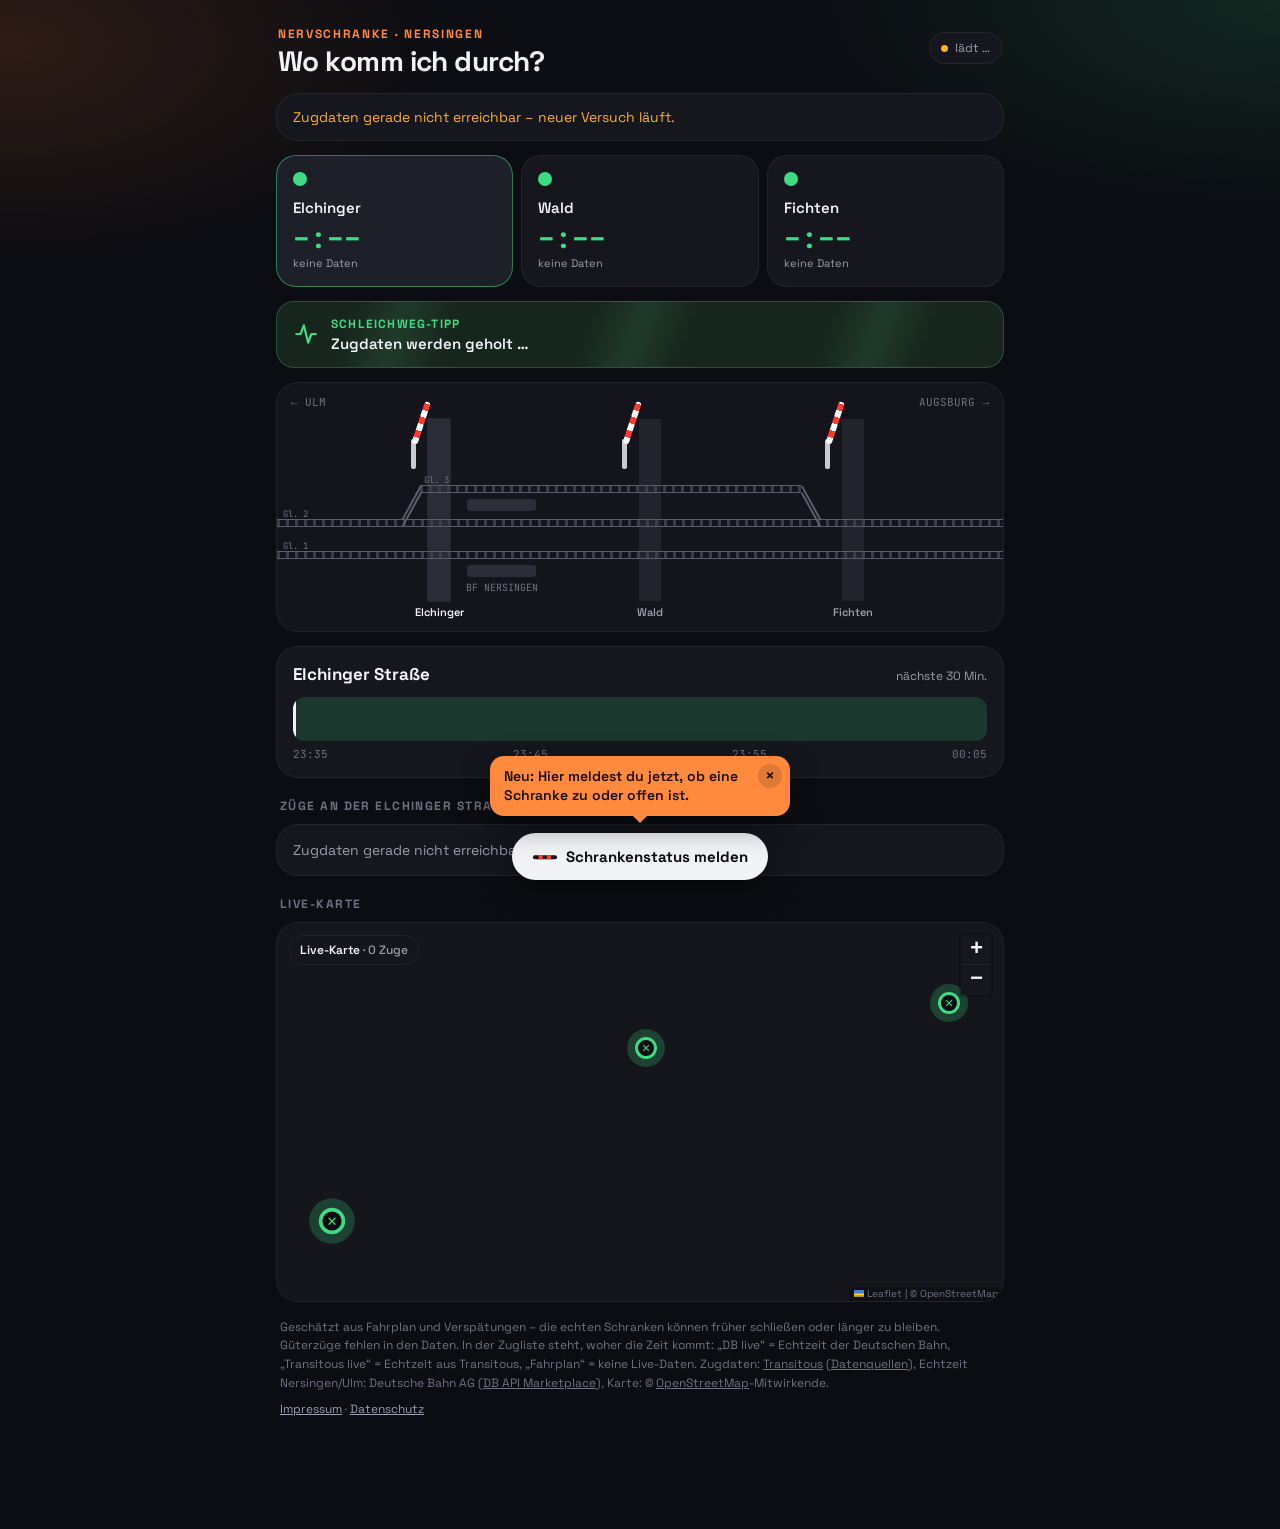
==== index.html @ ddc459b2 "Zeitleiste: Züge mit Namen im roten Block (mehrere untereinander, gekürzt wenn schmal), Lücken zeige" ====
<!doctype html>
<html lang="de">
<head>
<meta charset="utf-8">
<meta name="viewport" content="width=device-width, initial-scale=1, viewport-fit=cover">
<title>Nervschranke Nersingen</title>
<meta name="description" content="Sind die Bahnschranken in Nersingen gerade zu? Elchinger Straße, Waldstraße und Fichtenstraße – live geschätzt aus Fahrplan und Verspätungen.">
<meta name="theme-color" content="#0C0D12">
<meta name="apple-mobile-web-app-capable" content="yes">
<meta name="apple-mobile-web-app-status-bar-style" content="black-translucent">
<meta name="apple-mobile-web-app-title" content="Nervschranke">
<meta property="og:title" content="Nervschranke – wo komm ich durch?">
<meta property="og:description" content="Live-Schätzung für die drei Bahnübergänge in Nersingen.">
<link rel="icon" href="/static/favicon.svg" type="image/svg+xml">
<link rel="icon" href="/static/favicon-32.png" sizes="32x32" type="image/png">
<link rel="apple-touch-icon" href="/static/apple-touch-icon.png">
<link rel="manifest" href="/static/manifest.webmanifest">
<meta property="og:type" content="website">
<meta property="og:url" content="https://nervschranke.de/">
<meta property="og:site_name" content="Nervschranke">
<meta property="og:locale" content="de_DE">
<meta property="og:image" content="https://nervschranke.de/static/og.png">
<meta property="og:image:width" content="1200">
<meta property="og:image:height" content="630">
<meta property="og:image:alt" content="Ist die Schranke gerade zu? Live für Elchinger Straße, Waldstraße und Fichtenstraße in Nersingen">
<meta name="twitter:card" content="summary_large_image">
<link rel="stylesheet" href="/static/leaflet.css">
<link rel="stylesheet" href="/static/fonts.css">
<style>
:root{
  --bg:#0C0D12; --card:#16171E; --card2:#1E2029; --stroke:rgba(255,255,255,.06);
  --text:#F2F3F7; --muted:#9A9DAB; --dim:#6E7180;
  --green:#3DDC84; --red:#FF3B30; --redtxt:#FF6B5E; --orange:#FF8A3D; --amber:#FFB020;
  --db:#EC0016; --r:22px;
  --mono:'JetBrains Mono',ui-monospace,monospace;
}
*{box-sizing:border-box;margin:0;padding:0}
html,body{background:var(--bg);color:var(--text)}
body{font-family:'Space Grotesk',system-ui,sans-serif;-webkit-font-smoothing:antialiased;min-height:100vh;
  padding:env(safe-area-inset-top) 0 env(safe-area-inset-bottom);overflow-x:hidden}
button{font:inherit;color:inherit;border:0;background:none;cursor:pointer}
.glow{position:fixed;inset:0;pointer-events:none;z-index:0;
  background:radial-gradient(55% 35% at 100% 0%,rgba(61,220,132,.13),transparent 70%),
             radial-gradient(50% 35% at 0% 5%,rgba(255,120,50,.14),transparent 70%)}
main{position:relative;z-index:1;max-width:760px;margin:0 auto;padding:22px 16px 110px;display:flex;flex-direction:column;gap:14px}

/* Melden */
.tile .rep{margin-top:7px;font-size:10px;font-weight:700;color:var(--amber)}
.fab{position:fixed;z-index:900;left:50%;bottom:calc(20px + env(safe-area-inset-bottom));transform:translateX(-50%);display:flex;align-items:center;gap:8px;
  padding:14px 20px;border-radius:999px;background:#F2F3F7;color:#0C0D12;font-weight:700;font-size:15px;white-space:nowrap;box-shadow:0 10px 30px rgba(0,0,0,.5)}
.fab:active{transform:translateX(-50%) scale(.97)}
/* damit man den Knopf sieht: pulsierender Ring – orange und schneller, solange eine Schranke zu ist
   (dann stehen Leute davor und können melden) */
.fab::after{content:"";position:absolute;inset:0;border-radius:inherit;pointer-events:none;animation:fabring 3s ease-out infinite}
.fab.hot::after{animation-duration:1.6s;--ring:255,138,61}
@keyframes fabring{0%{box-shadow:0 0 0 0 rgba(var(--ring,242,243,247),.55)}70%,100%{box-shadow:0 0 0 14px rgba(var(--ring,242,243,247),0)}}
@media (prefers-reduced-motion:reduce){.fab::after{animation:none}}
/* Hinweis über dem Knopf („hier meldest du jetzt“) – nur bei den ersten Besuchen, weg nach Tipp oder ✕ */
.hint{position:fixed;z-index:901;left:50%;transform:translateX(-50%);bottom:calc(84px + env(safe-area-inset-bottom));width:max-content;max-width:min(300px,calc(100% - 32px));
  display:flex;align-items:flex-start;gap:8px;padding:11px 10px 11px 14px;border-radius:14px;background:var(--orange);color:#1A0E05;
  font-size:14px;font-weight:600;line-height:1.35;box-shadow:0 10px 30px rgba(0,0,0,.45);animation:hintin .45s cubic-bezier(.3,1.5,.5,1) both,hintbob 2.4s ease-in-out .6s infinite}
.hint::after{content:"";position:absolute;left:50%;bottom:-7px;margin-left:-8px;border:8px solid transparent;border-bottom:0;border-top-color:var(--orange)}
.hint button{flex:none;width:24px;height:24px;margin:-3px -2px 0 0;border-radius:50%;font-size:16px;line-height:1;color:#1A0E05;background:rgba(0,0,0,.12)}
.hint.out{animation:hintout .25s ease-in forwards}
@keyframes hintin{from{opacity:0;transform:translate(-50%,14px) scale(.9)}to{opacity:1;transform:translate(-50%,0)}}
@keyframes hintbob{0%,100%{transform:translate(-50%,0)}50%{transform:translate(-50%,-5px)}}
@keyframes hintout{to{opacity:0;transform:translate(-50%,10px)}}
@media (prefers-reduced-motion:reduce){.hint,.hint.out{animation:none;transform:translateX(-50%)}}
[hidden]{display:none!important}
.offer{margin-top:12px;padding:14px;border-radius:16px;background:#132519;border:1px solid rgba(61,220,132,.35);text-align:left}
.offer .ot{font-size:16px;font-weight:700}
.offer .os{font-size:13px;color:var(--muted);margin-top:4px;line-height:1.4}
.warnline{font-size:12px;color:var(--amber);margin-top:8px}
.offer .ob{display:grid;grid-template-columns:repeat(2,minmax(0,1fr));gap:8px;margin-top:12px}
.offer .ob button{padding:12px;border-radius:12px;font-weight:700;font-size:14px}
.offer .no{background:rgba(255,255,255,.08);color:var(--muted)}
.offer .yes{background:var(--green);color:var(--bg)}
.mm{position:fixed;inset:0;z-index:1100;background:var(--bg)}
.mmin{max-width:520px;margin:0 auto;height:100%;box-sizing:border-box;padding:calc(36px + env(safe-area-inset-top)) 18px calc(24px + env(safe-area-inset-bottom));display:flex;flex-direction:column;gap:12px}
.mmend{align-items:center;justify-content:center;text-align:center}
.mm .ok{width:84px;height:84px;border-radius:50%;background:rgba(61,220,132,.16);display:grid;place-items:center}
.mm .done{width:100%;max-width:320px;margin-top:20px;padding:15px;border-radius:16px;background:var(--text);color:var(--bg);font-weight:700;font-size:15px}
.mm .cancel{padding:12px;border-radius:14px;color:var(--dim);font-size:14px}
.mm .ss{font-size:15px;color:var(--muted);line-height:1.45}
.mmk{font-size:12px;font-weight:700;letter-spacing:.14em;color:var(--orange)}
.mmt{font-size:24px;font-weight:700}
.mmsteps{display:flex;gap:6px}
.mmsteps span{flex:1;text-align:center;padding:8px 4px;border-radius:10px;font-size:12px;font-weight:600;border:1px solid var(--stroke);color:var(--dim)}
.mmsteps span.on{background:var(--card2);color:var(--text)}
.mmsince{text-align:center;font-family:var(--mono);color:var(--muted)}
.mmbig{height:190px;border-radius:28px;display:flex;flex-direction:column;align-items:center;justify-content:center;gap:8px}
.mmbig span{font-size:13px;font-weight:700;letter-spacing:.12em;opacity:.8}
.mmbig b{font-size:36px;letter-spacing:-.02em}
.mmbig.zug{background:#1B2440;border:2px solid rgba(122,162,255,.6)}
.mmbig.auf{background:#132519;border:2px solid rgba(61,220,132,.55)}
.mmbig:active{transform:scale(.98)}
.mmbig.small{height:104px}.mmbig.small b{font-size:26px}
/* Zugart beim Mitmessen: Güterzüge stehen in keinem Fahrplan – so wissen wir, warum die Schranke „ohne Zug“ zu war */
.mm2{display:grid;grid-template-columns:repeat(2,minmax(0,1fr));gap:10px}
.mm2 .mmbig{height:170px}.mm2 .mmbig b{font-size:24px}
.mmbig.gueter{background:#2A2014;border:2px solid rgba(255,176,32,.55)}
.mmcount{text-align:center;font-size:13px;font-weight:700;letter-spacing:.1em;color:var(--muted)}
.mmbig.hit{animation:hit .45s ease-out}
.mmbig.gueter.hit{animation:hitg .45s ease-out}
@keyframes hitg{0%{box-shadow:0 0 0 0 rgba(255,176,32,.7)}100%{box-shadow:0 0 0 22px rgba(255,176,32,0)}}
@keyframes hit{0%{box-shadow:0 0 0 0 rgba(122,162,255,.7)}100%{box-shadow:0 0 0 22px rgba(122,162,255,0)}}
/* Danke-Animation: Konfetti in Schranken-Farben aus dem Haken, Haken springt rein */
.ok{position:relative}
.ok.pop{animation:okpop .5s cubic-bezier(.3,1.6,.5,1)}
@keyframes okpop{0%{transform:scale(.3);opacity:0}100%{transform:scale(1);opacity:1}}
.party{position:absolute;left:50%;top:50%;width:0;height:0;pointer-events:none}
.party i{position:absolute;left:-4px;top:-6px;width:8px;height:12px;border-radius:2px;opacity:0;animation:burst 1.2s cubic-bezier(.2,.7,.4,1) forwards}
@keyframes burst{0%{opacity:1;transform:translate(0,0) rotate(0)}80%{opacity:1}100%{opacity:0;transform:translate(var(--dx),var(--dy)) rotate(var(--r))}}
@media (prefers-reduced-motion:reduce){.ok.pop,.mmbig.hit{animation:none}.party{display:none}}
.mm .msg{min-height:18px;font-size:13px;color:var(--amber);text-align:center}
.sheet-bg{position:fixed;inset:0;z-index:1000;background:rgba(0,0,0,.55)}
.sheet{position:fixed;z-index:1001;left:0;right:0;bottom:0;margin:0 auto;max-width:520px;background:var(--card);border-radius:28px 28px 0 0;
  border-top:1px solid rgba(255,255,255,.08);padding:12px 18px calc(26px + env(safe-area-inset-bottom));animation:up .3s ease-out}
@keyframes up{from{transform:translateY(40px);opacity:0}to{transform:none;opacity:1}}
.sheet .grip{width:40px;height:5px;border-radius:3px;background:#3A3D49;margin:0 auto 16px}
.sheet .st{font-size:21px;font-weight:700}
.sheet .ss{font-size:13px;color:var(--muted);margin-top:4px;line-height:1.45}
.sheet .sk{font-size:12px;font-weight:700;letter-spacing:.1em;color:var(--dim);margin-top:18px}
/* je Übergang eine Zeile: Name + was die Seite gerade sagt, daneben ZU / OFFEN – ein Tipp genügt */
.rrow{display:flex;align-items:center;gap:8px;padding:11px 0;border-top:1px solid var(--stroke)}
.rrow:first-child{border-top:0}
.rrow .rn{flex:1;min-width:0}
.rrow .rn b{display:block;font-size:17px}
.rrow .rn span{font-size:12px;color:var(--muted)}
.rrow .rn span.zu{color:#FF6B61}
.rb{min-width:84px;min-height:50px;border-radius:14px;font-size:14px;font-weight:700}
.rb.zu{background:#2A1416;border:2px solid rgba(255,59,48,.55);color:#FF6B61}
.rb.auf{background:#132519;border:2px solid rgba(61,220,132,.5);color:var(--green)}
.rb:active{transform:scale(.96)}
/* am Computer: Fenster mittig statt unten angedockt */
@media (min-width:700px){
  .sheet{top:50%;bottom:auto;left:50%;right:auto;width:460px;max-width:calc(100% - 32px);transform:translate(-50%,-50%);
    border-radius:24px;border:1px solid rgba(255,255,255,.08);padding:24px 24px 16px;animation:pop .2s ease-out}
  .sheet .grip{display:none}
}
@keyframes pop{from{opacity:0;transform:translate(-50%,-47%)}to{opacity:1;transform:translate(-50%,-50%)}}
.sheet .msg{min-height:18px;margin-top:10px;font-size:13px;color:var(--amber);text-align:center}
.sheet .cancel{width:100%;margin-top:4px;padding:12px;border-radius:14px;color:var(--muted);font-size:14px}
.sheet .ok{width:72px;height:72px;border-radius:50%;background:rgba(61,220,132,.15);display:grid;place-items:center;margin:10px auto 14px}
.sheet .done{width:100%;margin-top:20px;padding:15px;border-radius:16px;background:var(--text);color:var(--bg);font-weight:700;font-size:15px}

header{display:flex;justify-content:space-between;align-items:flex-start;gap:12px;padding:4px 2px 2px}
.kicker{font-size:12px;font-weight:700;letter-spacing:.14em;color:var(--orange)}
h1{font-size:28px;font-weight:700;letter-spacing:-.02em;margin-top:4px;line-height:1.1}
.live{display:flex;align-items:center;gap:7px;font-size:12px;color:var(--muted);white-space:nowrap;margin-top:6px;
  background:var(--card);border:1px solid var(--stroke);padding:7px 11px;border-radius:999px}
.dot{width:7px;height:7px;border-radius:50%;background:var(--amber)}
.dot.ok{background:var(--green);animation:pulse 2s infinite}
@keyframes pulse{0%{box-shadow:0 0 0 0 rgba(61,220,132,.6)}70%{box-shadow:0 0 0 7px rgba(61,220,132,0)}100%{box-shadow:0 0 0 0 rgba(61,220,132,0)}}
.card{background:var(--card);border:1px solid var(--stroke);border-radius:var(--r)}
.h{font-size:12px;font-weight:700;letter-spacing:.12em;color:var(--dim);margin:6px 4px -4px;text-transform:uppercase}
.err{color:var(--amber);font-size:14px;padding:14px 16px}

/* Kacheln */
.tiles{display:grid;grid-template-columns:repeat(3,minmax(0,1fr));gap:8px}
.tile{text-align:left;padding:14px 12px;border-radius:20px;background:var(--card);border:1.5px solid var(--stroke);transition:background .2s,border-color .2s,transform .15s}
.tile:active{transform:scale(.97)}
.tile.sel{background:var(--card2);border-color:rgba(61,220,132,.5)}
.tile.sel.zu{border-color:rgba(255,59,48,.6)}
.tile .lamp{width:14px;height:14px;border-radius:50%;background:var(--green)}
.tile.zu .lamp{background:var(--red);animation:ring 1.6s ease-out infinite}
@keyframes ring{0%{box-shadow:0 0 0 0 rgba(255,59,48,.55)}80%{box-shadow:0 0 0 16px rgba(255,59,48,0)}100%{box-shadow:0 0 0 0 rgba(255,59,48,0)}}
.tile .nm{font-size:13px;font-weight:600;margin-top:12px}
.tile .tm{font-family:var(--mono);font-size:23px;font-weight:700;margin-top:2px;color:var(--green);font-variant-numeric:tabular-nums}
.tile.zu .tm{color:var(--redtxt)}
.tile .sb{font-size:11px;color:var(--muted)}
@media (min-width:560px){.tile .nm{font-size:15px}.tile .tm{font-size:28px}.tile{padding:16px}}

/* Tipp */
.tip{border-radius:18px;padding:14px 16px;border:1px solid rgba(61,220,132,.25);display:flex;gap:12px;align-items:center;
  background:linear-gradient(110deg,#17261D 30%,#1F3A29 50%,#17261D 70%);background-size:240px 100%;animation:shimmer 3s linear infinite}
.tip.warn{border-color:rgba(255,176,32,.3);background:linear-gradient(110deg,#2A2112 30%,#3A2C12 50%,#2A2112 70%);background-size:240px 100%}
.tip .k{font-size:12px;font-weight:700;letter-spacing:.1em;color:var(--green)}
.tip.warn .k{color:var(--amber)}
.tip .t{font-size:15px;font-weight:600;margin-top:2px}
@keyframes shimmer{0%{background-position:0 0}100%{background-position:-240px 0}}

/* Gleisband */
.band{position:relative;height:250px;overflow:hidden;border-radius:var(--r);background:#14151C;border:1px solid var(--stroke)}
.band .city{position:absolute;top:12px;font-size:11px;color:var(--dim);font-family:var(--mono)}
.band .road{position:absolute;top:36px;width:22px;height:182px;background:#22242D;transform:translateX(-11px)}
.band .road.sel{background:#2A2D38;box-shadow:0 0 0 1px rgba(255,255,255,.08)}
.band .plat{position:absolute;height:12px;border-radius:3px;background:#2B2E39}
.band .platl{position:absolute;top:198px;text-align:center;font-size:10px;color:var(--dim);font-family:var(--mono);transform:translateX(-50%);white-space:nowrap}
.band .sleepers{position:absolute;height:8px;background:repeating-linear-gradient(90deg,#3A3D49 0 3px,transparent 3px 9px)}
.band .rail{position:absolute;height:1.5px;background:#5A5E6C}
.band .sw{position:absolute;height:1.5px;background:#5A5E6C;transform-origin:0 50%}
.band .gl{position:absolute;font-size:9px;font-family:var(--mono);color:var(--dim)}
.band .post{position:absolute;top:56px;width:5px;height:30px;border-radius:2px;background:#C9CBD3}
.band .arm{position:absolute;top:56px;width:44px;height:6px;transform-origin:2px 3px;border-radius:3px;
  background:repeating-linear-gradient(90deg,#fff 0 7px,#FF3B30 7px 14px);transform:rotate(-72deg);transition:transform 1.1s ease-in-out}
.band .x.zu .arm{transform:rotate(0)}
.band .lamps{position:absolute;top:40px;display:flex;gap:4px;opacity:0;transition:opacity .3s}
.band .x.zu .lamps{opacity:1}
.band .lamps span{width:7px;height:7px;border-radius:50%}
.band .lamps span:first-child{animation:blinkA 1s steps(1) infinite}
.band .lamps span:last-child{animation:blinkB 1s steps(1) infinite}
@keyframes blinkA{0%,49%{background:#FF3B30;box-shadow:0 0 10px 3px rgba(255,59,48,.7)}50%,100%{background:#3a1512;box-shadow:none}}
@keyframes blinkB{0%,49%{background:#3a1512;box-shadow:none}50%,100%{background:#FF3B30;box-shadow:0 0 10px 3px rgba(255,59,48,.7)}}
.band .xl{position:absolute;bottom:12px;font-size:11px;font-weight:600;color:var(--muted);transform:translateX(-50%);white-space:nowrap}
.band .xl.sel{color:var(--text)}
.band .empty{position:absolute;left:0;right:0;top:12px;text-align:center;font-size:12px;color:var(--dim)}

/* Züge seitlich (aus „Zug-Typen“) */
.tr{position:absolute;left:0;will-change:transform}
.tr .b{position:absolute;inset:0;box-shadow:0 4px 14px rgba(0,0,0,.45)}
.tr .win{position:absolute}
.tr .door{position:absolute;width:0;margin-left:3px;background:#FFD27A;box-shadow:0 0 8px #FFD27A;opacity:0;transition:width .7s ease-out .3s,margin-left .7s ease-out .3s,opacity .3s}
.tr.halt .door{width:8px;margin-left:-1px;opacity:1}
.tr.rb:not(.halt) .bob{animation:bob .35s ease-in-out infinite}
@keyframes bob{0%,100%{transform:translateY(0)}50%{transform:translateY(-1px)}}
.tr .wind{position:absolute;top:4px;display:flex;flex-direction:column;gap:5px;opacity:.55}
.tr .wind i{display:block;height:1.5px;background:#F2F3F7;border-radius:1px;animation:wind .6s linear infinite}
.tr .wind i:nth-child(2){animation-delay:.2s}.tr .wind i:nth-child(3){animation-delay:.4s}
@keyframes wind{0%{opacity:0;transform:translateX(0)}30%{opacity:1}100%{opacity:0;transform:translateX(var(--wd,-30px))}}
.tr.halt .wind{display:none}
.tr .tag{position:absolute;top:-17px;font-size:10px;font-weight:800;white-space:nowrap;padding:1px 6px;border-radius:999px;background:rgba(12,13,18,.85);border:1px solid var(--stroke)}

/* Zeitstrahl */
.tlc{padding:16px}
.tl-head{display:flex;justify-content:space-between;align-items:baseline}
.tl-head b{font-size:17px}
.tl-head span{font-size:12px;color:var(--muted)}
.tl{position:relative;height:44px;border-radius:12px;background:rgba(61,220,132,.16);overflow:hidden;margin-top:12px}
.tl .blk{position:absolute;top:0;bottom:0;background:#E5484D;min-width:3px;display:flex;flex-direction:column;justify-content:center;gap:2px;padding:0 4px;overflow:hidden}
/* je Zug in der Sperrung eine Zeile mit Namen, mehrere untereinander; zu schmal → gekürzt */
.tl .blk span{display:block;font-size:11px;font-weight:700;line-height:15px;white-space:nowrap;overflow:hidden;color:#fff}
.tl .blk span+span{border-top:1px solid rgba(0,0,0,.18);padding-top:2px}
.tl .gap{position:absolute;top:0;bottom:0;display:flex;align-items:center;justify-content:center;font-size:11px;font-weight:600;color:var(--green);white-space:nowrap;overflow:hidden}
.tl .now{position:absolute;left:0;top:0;bottom:0;width:3px;background:var(--text)}
.ticks{display:flex;justify-content:space-between;font-family:var(--mono);font-size:11px;color:var(--dim);margin-top:6px}

/* Liste */
.row{display:flex;align-items:center;gap:10px;padding:11px 14px}
.row + .row{border-top:1px solid var(--stroke)}
.row .t{font-family:var(--mono);font-weight:700;width:50px;flex:none;text-align:center}
.row .t small{display:block;font-family:'Space Grotesk',sans-serif;font-size:11px;font-weight:600}
.row .d{flex:1;min-width:0}
.row .d b{display:block;font-size:14px;font-weight:600}
.row .d span{font-size:12px;color:var(--muted)}
.row .bwrap{flex:none;display:flex;flex-direction:column;align-items:center;gap:2px}
.row .num{font-family:var(--mono);font-size:10px;color:var(--dim)}
.row .src{font-size:11px;font-weight:600}
.row .src.db{color:var(--green)}
.row .src.rt{color:#7AA2FF}
.row .src.plan{color:var(--amber)}
.row .z{font-size:12px;color:var(--muted);text-align:right}
.badge{flex:none;min-width:40px;text-align:center;font-weight:800;font-size:11px;padding:3px 7px;border-radius:5px;background:var(--db);color:#fff}
.badge.ice{background:#F4F5F7;color:#C2000F;border-bottom:2px solid var(--db)}
.badge.ic{background:#F4F5F7;color:#1E2230;border-bottom:2px solid var(--db)}
.badge.nj{background:#0B1A3C;color:#9EC3FF;border:1px solid #2C4A8A}
.badge.other{background:#3A3D49}
.empty-row{padding:16px;color:var(--muted);font-size:14px}

/* Karte */
.mapwrap{position:relative;border-radius:var(--r);overflow:hidden;border:1px solid var(--stroke);height:380px;background:#15161c}
#map{position:absolute;inset:0}
.maptag{position:absolute;z-index:500;top:12px;left:12px;font-size:12px;font-weight:600;padding:6px 10px;border-radius:999px;
  background:rgba(22,23,30,.85);backdrop-filter:blur(8px);-webkit-backdrop-filter:blur(8px);border:1px solid var(--stroke)}
.maptag em{font-style:normal;color:var(--muted);font-weight:500}
.leaflet-container{background:#15161c;font-family:inherit}
.dark-tiles{filter:invert(1) hue-rotate(180deg) brightness(.82) contrast(.92) saturate(.55)}
.leaflet-control-attribution{background:rgba(12,13,18,.7)!important;color:var(--dim)!important;font-size:10px}
.leaflet-control-attribution a{color:var(--dim)!important}
.leaflet-bar a{background:var(--card)!important;color:var(--text)!important;border-color:var(--stroke)!important}
.mx{width:38px;height:38px;border-radius:50%;display:grid;place-items:center;background:color-mix(in srgb,var(--c) 22%,transparent);transition:transform .2s}
.mx div{width:22px;height:22px;border-radius:50%;background:var(--bg);border:3px solid var(--c);display:grid;place-items:center;color:var(--c);font-weight:900;font-size:11px}
.mx.zu{animation:ring 1.6s ease-out infinite}
.mx.sel{transform:scale(1.2)}
.mt{position:relative;width:100px;height:70px}
.mt .body{position:absolute;left:50%;top:50%;border-radius:7px;box-sizing:border-box}
.mt .lbl{position:absolute;left:50%;top:2px;transform:translateX(-50%);font-size:10px;font-weight:800;padding:2px 7px;border-radius:999px;
  white-space:nowrap;background:#F2F3F7;color:#0C0D12;box-shadow:0 1px 4px rgba(0,0,0,.35)}

footer{color:var(--dim);font-size:12px;line-height:1.55;padding:2px 4px 0}
footer a{color:var(--dim)}
footer .legal{margin-top:8px}
footer .legal a{color:var(--muted)}
</style>
</head>
<body>
<div class="glow"></div>
<main>
  <header>
    <div>
      <div class="kicker">NERVSCHRANKE · NERSINGEN</div>
      <h1>Wo komm ich durch?</h1>
    </div>
    <div class="live"><span class="dot" id="dot"></span><span id="liveTxt">lädt …</span></div>
  </header>

  <div class="card err" id="err" hidden>Zugdaten gerade nicht erreichbar – neuer Versuch läuft.</div>

  <div class="tiles" id="tiles"></div>
  <div class="tip" id="tip"><svg width="26" height="26" viewBox="0 0 24 24" fill="none" stroke="currentColor" stroke-width="2" stroke-linecap="round" stroke-linejoin="round" style="flex:none;color:var(--green)"><path d="M3 12h4l3-8 4 16 3-8h4"/></svg><div><div class="k" id="tipK">SCHLEICHWEG-TIPP</div><div class="t" id="tipT">Zugdaten werden geholt …</div></div></div>

  <section class="band" id="band" aria-label="Gleisband mit Zügen und Schranken"></section>

  <section class="card tlc">
    <div class="tl-head"><b id="selName">Elchinger Straße</b><span>nächste 30 Min.</span></div>
    <div class="tl" id="tl"><div class="now"></div></div>
    <div class="ticks" id="ticks"></div>
  </section>

  <div class="h" id="listHead">Züge an der Elchinger Straße</div>
  <section class="card" id="list"><div class="empty-row">Zugdaten werden geholt …</div></section>

  <div class="h">Live-Karte</div>
  <section class="mapwrap">
    <div id="map"></div>
    <div class="maptag" id="maptag">Live-Karte</div>
  </section>

  <footer>
    Geschätzt aus Fahrplan und Verspätungen – die echten Schranken können früher schließen oder länger zu bleiben.
    Güterzüge fehlen in den Daten. In der Zugliste steht, woher die Zeit kommt: „DB live“ = Echtzeit der Deutschen Bahn,
    „Transitous live“ = Echtzeit aus Transitous, „Fahrplan“ = keine Live-Daten. Zugdaten: <a href="https://transitous.org" target="_blank" rel="noopener">Transitous</a>
    (<a href="https://transitous.org/sources/" target="_blank" rel="noopener">Datenquellen</a>),
    Echtzeit Nersingen/Ulm: Deutsche Bahn AG (<a href="https://developers.deutschebahn.com/" target="_blank" rel="noopener">DB API Marketplace</a>),
    Karte: © <a href="https://www.openstreetmap.org/copyright" target="_blank" rel="noopener">OpenStreetMap</a>-Mitwirkende.
    <div class="legal"><a href="/impressum">Impressum</a> · <a href="/datenschutz">Datenschutz</a></div>
  </footer>
</main>

<button class="fab" id="fab" type="button">
  <svg width="26" height="14" viewBox="0 0 56 30" aria-hidden="true"><rect x="2" y="11" width="52" height="9" rx="4.5" fill="#0C0D12"/><rect x="14" y="11" width="9" height="9" fill="#FF3B30"/><rect x="32" y="11" width="9" height="9" fill="#FF3B30"/></svg>
  Schrankenstatus melden
</button>
<div class="hint" id="fabHint" role="status" hidden><span>Neu: Hier meldest du jetzt, ob eine Schranke zu oder offen ist.</span><button type="button" id="fabHintX" aria-label="Hinweis schließen">×</button></div>
<div class="sheet-bg" id="sheetBg" hidden></div>
<div class="sheet" id="sheet" role="dialog" aria-modal="true" aria-labelledby="sheetTitle" hidden>
  <div class="grip"></div>
  <div id="sheetAsk">
    <div class="st" id="sheetTitle">Was siehst du gerade?</div>
    <div class="ss">Tipp bei der Schranke, an der du stehst. Sobald zwei dasselbe melden, sehen es alle.</div>
    <div id="repRows" role="group" aria-label="Schranke melden" style="margin-top:8px"></div>
    <div class="msg" id="repMsg" role="status"></div>
    <button class="cancel" id="repCancel" type="button">Abbrechen</button>
  </div>
  <div id="sheetDone" hidden>
    <div class="ok" id="doneOk1"><div class="party" id="doneParty"></div><svg width="36" height="36" viewBox="0 0 24 24" fill="none" stroke="#3DDC84" stroke-width="3" stroke-linecap="round" stroke-linejoin="round" aria-hidden="true"><path d="M20 6L9 17l-5-5"/></svg></div>
    <div class="st" style="text-align:center" id="doneH">Danke, Nachbar!</div>
    <div class="ss" style="text-align:center" id="doneT"></div>
    <div class="offer" id="doneOffer" hidden>
      <div class="ot">Hilfst du uns, das zu verbessern?</div>
      <div class="os">Tipp jedes Mal, wenn ein Zug über den Übergang fährt – bei zwei oder drei Zügen eben zwei- oder dreimal – und zum Schluss, wenn die Schranke wieder offen ist.</div>
      <div class="warnline">Nur zu Fuß, mit dem Rad oder als Beifahrer – nicht am Steuer.</div>
      <div class="ob"><button type="button" class="no" data-mm-no>Nein danke</button><button type="button" class="yes" data-mm-yes>Mach ich</button></div>
    </div>
    <button class="done" id="doneOk" type="button">Fertig</button>
  </div>
</div>

<div class="mm" id="mm" role="dialog" aria-modal="true" aria-labelledby="mmTitle" hidden>
  <div id="mmRun" class="mmin">
    <div class="mmk">MITMESSEN · <span id="mmX"></span></div>
    <div class="mmt" id="mmTitle">Tipp bei jedem Zug – und wenn sie aufgeht</div>
    <div class="ss">Tipp bei jedem Zug, ob es ein Personen- oder Güterzug war. Kommen mehrere, tippst du mehrmals.</div>
    <div class="warnline">Nur zu Fuß, mit dem Rad oder als Beifahrer – nicht am Steuer.</div>
    <div style="flex:1"></div>
    <div class="mmsince" id="mmSince"></div>
    <div class="mmcount" id="mmCount"></div>
    <div class="mm2">
      <button type="button" class="mmbig zug" id="mmZug"><span>ZUG KAM</span><b>Personenzug</b></button>
      <button type="button" class="mmbig gueter" id="mmGueter"><span>ZUG KAM</span><b>Güterzug</b></button>
    </div>
    <button type="button" class="mmbig auf small" id="mmAuf"><b>Schranke ist offen</b></button>
    <div class="msg" id="mmMsg" role="status"></div>
    <button type="button" class="cancel" id="mmCancel">Abbrechen</button>
  </div>
  <div id="mmDone" class="mmin mmend" hidden>
    <div class="ok" id="mmOk1"><div class="party" id="mmParty"></div><svg width="40" height="40" viewBox="0 0 24 24" fill="none" stroke="#3DDC84" stroke-width="3" stroke-linecap="round" stroke-linejoin="round" aria-hidden="true"><path d="M20 6L9 17l-5-5"/></svg></div>
    <div class="mmt">Super, danke!</div>
    <div class="ss" id="mmSum"></div>
    <div class="ss" style="margin-top:10px">Richtig cool, dass du mitmachst – mit deiner Messung wird die Vorhersage für alle hier genauer.</div>
    <button type="button" class="done" id="mmOk">Fertig</button>
  </div>
</div>
<script src="/static/leaflet.js"></script>
<script src="core.js"></script>
<script>
"use strict";
let sel = (() => { try { return localStorage.getItem("schranke") || "elchinger"; } catch (e) { return "elchinger"; } })();
if (location.hash && CROSSINGS.some(c => "#" + c.id === location.hash)) sel = location.hash.slice(1);
if (!CROSSINGS.some(c => c.id === sel)) sel = "elchinger";

function select(id) {
  sel = id;
  try { localStorage.setItem("schranke", id); } catch (e) {}
  history.replaceState(null, "", "#" + id);
  const c = CROSSINGS.find(x => x.id === id);
  map.flyTo([c.lat, c.lon], 16, {duration: 1.1});
  buildBand(); render();
}

// ---------- Meldungen von Besuchern ----------
// Bestätigte Meldungen (genug Geräte, Jan oder „Schranke ist offen“ beim Mitmessen) gehen vor die Schätzung –
// höchstens 3 Minuten und nur bis zum nächsten erwarteten Wechsel: „offen“ bis die nächste Sperrung beginnt,
// „zu“ während einer Sperrung nur bis zu deren Ende.
let LIVE = {};
async function pollLive() {
  try {
    const r = await fetch("/api/live", {cache: "no-store"});
    if (!r.ok) return;
    const d = await r.json();
    LIVE = d.live === false ? {} : d.crossings || {};
  } catch (e) { /* ohne Server keine Meldungen */ }
}
function reported(id) {
  const l = LIVE[id];
  if (!l || !l.state || !l.at || Date.now() / 1000 - l.at > 180) return null;
  const at = l.at * 1000, now = +nowD(), w = mergedWindows(id);
  if (l.state === "auf") {
    const next = w.find(x => x.closeFrom > at);
    if (next && now >= next.closeFrom) return null;
  } else {
    const cur = w.find(x => x.closeFrom <= at && x.closeTo >= at);
    if (cur && now > cur.closeTo) return null;
  }
  return l.state;
}
function closedEff(id, now) {
  const m = closedAt(id, now), r = reported(id);
  if (r === "auf") return null;
  if (r === "zu" && !m) return {reported: true, closeTo: null};
  return m;
}
const agoTxt = ts => { const s = Math.max(0, Math.round(Date.now() / 1000 - ts)); return s < 60 ? "gerade" : `vor ${Math.floor(s / 60)} Min.`; };

// ---------- Kacheln + Tipp ----------
function renderTiles(now) {
  $("tiles").innerHTML = CROSSINGS.map(c => {
    const z = closedEff(c.id, now), n = nextAt(c.id, now), r = reported(c.id), l = LIVE[c.id] || {};
    let tm, sb;
    if (!loaded && !r) { tm = "–:––"; sb = failed ? "keine Daten" : "lädt"; }
    else if (z && z.reported) { tm = "zu"; sb = "gemeldet " + agoTxt(l.at); }
    else if (z) {
      // wie viele Züge kommen noch? Zählt herunter (3 → 2), beim letzten nur noch „bis frei“
      const left = z.passList ? z.passList.filter(t => t > +now).length : z.trains;
      tm = mmss(z.closeTo - now); sb = left > 1 ? `noch ${left} Züge` : "bis frei";
    }
    else if (r === "auf" && closedAt(c.id, now)) { tm = "auf"; sb = "gemeldet " + agoTxt(l.at); }
    else if (n && n.closeFrom - now < 90 * 60000) { tm = mmss(n.closeFrom - now); sb = "noch offen"; }
    else { tm = "frei"; sb = "kein Zug"; }
    // noch nicht bestätigte Meldungen als Hinweis
    let cnt = "";
    if (!r && (l.zu || l.auf)) { const k = Math.max(l.zu, l.auf), w = l.zu >= l.auf ? "zu" : "auf"; cnt = `${k} ${k > 1 ? "melden" : "meldet"} ${w}`; }
    return `<button class="tile${z ? " zu" : ""}${c.id === sel ? " sel" : ""}" data-id="${c.id}" aria-pressed="${c.id === sel}">
      <div class="lamp"></div><div class="nm">${c.short}</div><div class="tm">${tm}</div><div class="sb">${sb}</div>
      ${cnt ? `<div class="rep">${cnt}</div>` : ""}</button>`;
  }).join("");
  $("fab").classList.toggle("hot", CROSSINGS.some(c => closedEff(c.id, now)));
}
document.addEventListener("click", e => { const b = e.target.closest(".tile"); if (b) select(b.dataset.id); });

function renderTip(now) {
  if (!loaded) return;
  const st = CROSSINGS.map(c => {
    const z = closedEff(c.id, now), n = nextAt(c.id, now);
    return {c, z, open: z ? 0 : (n ? n.closeFrom - now : Infinity), free: z ? (z.closeTo ? z.closeTo - now : 120000) : 0};
  });
  const open = st.filter(s => !s.z).sort((a, b) => b.open - a.open);
  const tip = $("tip");
  const minTxt = ms => ms < 60000 ? "weniger als 1 Min." : `${Math.floor(ms / 60000)} Min.`;
  if (open.length) {
    const b = open[0];
    // gehen alle offenen etwa gleichzeitig zu, hilft nur: welche ist danach zuerst wieder frei?
    const sameTime = open.length > 1 && b.open !== Infinity && b.open - open[open.length - 1].open < 30000;
    tip.classList.remove("warn"); $("tipK").textContent = "SCHLEICHWEG-TIPP";
    if (b.open === Infinity) $("tipT").textContent = `${b.c.name} ist frei – kein Zug in Sicht`;
    else if (open.length === 3 && b.open > 10 * 60000) $("tipT").textContent = "Alle drei offen – fahr, wo du willst";
    else if (sameTime) {
      const first = open.map(s => ({s, p: nextAt(s.c.id, now)})).filter(x => x.p).sort((a, b) => a.p.closeTo - b.p.closeTo)[0];
      $("tipT").textContent = `Alle ${open.length === 3 ? "drei" : "offenen"} gehen in ${minTxt(b.open)} zu` +
        (first ? ` – danach ist die ${first.s.c.name} als erste wieder frei` : "");
    }
    else $("tipT").textContent = `${b.c.name} ist noch ${minTxt(b.open)} offen`;
  } else {
    const b = st.sort((a, b) => a.free - b.free)[0];
    tip.classList.add("warn"); $("tipK").textContent = "ALLE DREI ZU";
    $("tipT").textContent = `${b.c.name} geht als erste auf – in ~${mins(b.free)} Min.`;
  }
}

// ---------- Gleisband ----------
// Ausschnitt maßstäblich: von knapp vor der Elchinger Straße bis knapp hinter die Fichtenstraße
// (Elchinger → Bahnhof ~160 m, Bahnhof → Wald ~340 m, Wald → Fichten ~480 m)
const BAND = {lonMin: CROSSINGS[0].lon - 0.0052, lonMax: CROSSINGS[2].lon + 0.0048};
// Gleise und Bahnsteige in Nersingen laut OpenStreetMap (Längengrade). Von Nord nach Süd:
// Gleis 3 = Nebengleis am Mittelbahnsteig (Regionalzüge → Ulm), Gleis 2 = Hauptgleis → Ulm, Gleis 1 = Hauptgleis → Augsburg
const TRACKS = {
  y3: 102, y2: 136, y1: 168,                 // Höhe im Bild (oben = Norden)
  s3: [10.1150, 10.1272], swLen: 0.0006,     // Gleis 3 zwischen den Weichen
  p23: [10.1165, 10.1187], p1: [10.1165, 10.1187],   // beide Bahnsteige gleich lang gezeichnet
};
function trackY(lon, plat) {
  if (plat === "1") return TRACKS.y1;
  if (plat !== "3") return TRACKS.y2;
  const [a, b] = TRACKS.s3, w = TRACKS.swLen, y3 = TRACKS.y3, y2 = TRACKS.y2;
  if (lon >= a && lon <= b) return y3;
  if (lon > a - w && lon < a) return y2 + (y3 - y2) * (lon - (a - w)) / w;   // Weiche West
  if (lon > b && lon < b + w) return y3 + (y2 - y3) * (lon - b) / w;         // Weiche Ost
  return y2;
}
const trainEls = new Map();
let bandW = 0;
const bx = lon => (lon - BAND.lonMin) / (BAND.lonMax - BAND.lonMin) * bandW;

function buildBand() {
  const band = $("band");
  bandW = band.clientWidth;
  trainEls.clear();
  let h = `<div class="city" style="left:14px">← ULM</div><div class="city" style="right:14px">AUGSBURG →</div>`;
  for (const c of CROSSINGS) h += `<div class="road${c.id === sel ? " sel" : ""}" style="left:${bx(c.lon)}px"></div>`;
  // Bahnsteige (OSM): Mittelbahnsteig zwischen Gleis 3 und 2, Hausbahnsteig südlich von Gleis 1
  const p1 = [bx(TRACKS.p1[0]), bx(TRACKS.p1[1])], p23 = [bx(TRACKS.p23[0]), bx(TRACKS.p23[1])];
  // gleich breit: Mittelbahnsteig mittig zwischen Gleis 3 und 2, Hausbahnsteig im selben Abstand unter Gleis 1
  const midTop = (TRACKS.y3 + 7 + TRACKS.y2) / 2 - 6;
  h += `<div class="plat" style="left:${p23[0]}px;width:${p23[1] - p23[0]}px;top:${midTop}px"></div>`;
  h += `<div class="plat" style="left:${p1[0]}px;width:${p1[1] - p1[0]}px;top:${TRACKS.y1 + 7 + (midTop - TRACKS.y3 - 7)}px"></div>`;
  h += `<div class="platl" style="left:${(p1[0] + p1[1]) / 2}px">BF NERSINGEN</div>`;
  // Gleise: 2 und 1 durchgehend, 3 nur zwischen den Weichen (kurz vor Elchinger bis kurz vor Fichten)
  const track = (x0, x1, y) => `<div class="sleepers" style="left:${x0}px;width:${x1 - x0}px;top:${y}px"></div>` +
    `<div class="rail" style="left:${x0}px;width:${x1 - x0}px;top:${y}px"></div><div class="rail" style="left:${x0}px;width:${x1 - x0}px;top:${y + 7}px"></div>`;
  const sw = (lonA, yA, lonB, yB) => {   // Weiche als schräges Gleisstück
    const xa = bx(lonA), xb = bx(lonB), len = Math.hypot(xb - xa, yB - yA), ang = Math.atan2(yB - yA, xb - xa) * 180 / Math.PI;
    return [0, 7].map(o => `<div class="sw" style="left:${xa}px;top:${yA + o}px;width:${len}px;transform:rotate(${ang}deg)"></div>`).join("");
  };
  h += track(0, bandW, TRACKS.y1) + track(0, bandW, TRACKS.y2);
  h += track(bx(TRACKS.s3[0]), bx(TRACKS.s3[1]), TRACKS.y3);
  h += sw(TRACKS.s3[0] - TRACKS.swLen, TRACKS.y2, TRACKS.s3[0], TRACKS.y3) + sw(TRACKS.s3[1], TRACKS.y3, TRACKS.s3[1] + TRACKS.swLen, TRACKS.y2);
  h += `<div class="gl" style="left:${bx(TRACKS.s3[0]) + 4}px;top:${TRACKS.y3 - 11}px">Gl. 3</div>`;
  h += `<div class="gl" style="left:6px;top:${TRACKS.y2 - 11}px">Gl. 2</div><div class="gl" style="left:6px;top:${TRACKS.y1 - 11}px">Gl. 1</div>`;
  h += `<div id="trains"></div>`;
  for (const c of CROSSINGS) {
    const x = bx(c.lon);
    h += `<div class="x" id="x-${c.id}"><div class="post" style="left:${x - 28}px"></div><div class="arm" style="left:${x - 26}px"></div>
      <div class="lamps" style="left:${x - 34}px"><span></span><span></span></div></div>
      <div class="xl${c.id === sel ? " sel" : ""}" style="left:${x}px">${c.short}</div>`;
  }
  h += `<div class="empty" id="bandEmpty" hidden>gerade kein Zug in der Nähe</div>`;
  band.innerHTML = h;
}
window.addEventListener("resize", () => { if ($("band").clientWidth !== bandW) buildBand(); });

// Seitenansicht je Zugart, Front zeigt nach rechts (gespiegelt für Richtung Ulm)
const SPRITES = {
  ice: {w: 128, h: 22, html: `<div class="b" style="background:#F4F5F7;border-radius:4px 18px 6px 4px"></div>
    <div class="win" style="left:6px;right:22px;top:5px;height:6px;border-radius:2px;background:repeating-linear-gradient(90deg,#1E2230 0 9px,#F4F5F7 9px 12px)"></div>
    <div class="win" style="right:4px;top:4px;width:12px;height:7px;border-radius:0 8px 0 0;background:#1E2230"></div>
    <div class="win" style="left:0;right:6px;bottom:4px;height:3px;background:#EC0016"></div>
    <div class="wind" style="left:-40px"><i style="width:30px"></i><i style="width:18px;margin-left:8px"></i><i style="width:26px"></i></div>`},
  ic: {w: 118, h: 22, html: `<div class="b" style="right:30px;background:#E8E9EC;border-radius:4px"></div>
    <div class="win" style="left:5px;right:36px;top:5px;height:6px;background:repeating-linear-gradient(90deg,#1E2230 0 9px,#E8E9EC 9px 12px)"></div>
    <div class="win" style="left:0;right:30px;bottom:5px;height:2.5px;background:#EC0016"></div>
    <div class="b" style="left:auto;width:28px;top:-2px;background:#EC0016;border-radius:3px 12px 3px 3px"></div>
    <div class="win" style="right:4px;top:3px;width:10px;height:7px;border-radius:0 7px 0 0;background:#2A0A10"></div>
    <div class="wind" style="left:-34px"><i style="width:24px"></i><i style="width:14px;margin-left:8px"></i><i style="width:20px"></i></div>`},
  re: {w: 96, h: 28, html: `<div class="b" style="background:#EC0016;border-radius:6px 16px 6px 6px"></div>
    <div class="win" style="left:6px;right:20px;top:5px;height:5px;background:repeating-linear-gradient(90deg,#2A0A10 0 8px,#EC0016 8px 11px)"></div>
    <div class="win" style="left:6px;right:8px;top:14px;height:5px;background:repeating-linear-gradient(90deg,#2A0A10 0 8px,#EC0016 8px 11px)"></div>
    <div class="win" style="right:4px;top:4px;width:11px;height:8px;border-radius:0 9px 0 0;background:#2A0A10"></div>
    <div class="door" style="left:26px;top:12px;height:15px"></div><div class="door" style="left:62px;top:12px;height:15px"></div>`},
  rb: {w: 70, h: 22, html: `<div class="bob" style="position:absolute;inset:0"><div class="b" style="background:#EC0016;border-radius:5px 13px 5px 5px"></div>
    <div class="win" style="left:6px;right:18px;top:5px;height:6px;background:repeating-linear-gradient(90deg,#2A0A10 0 8px,#EC0016 8px 11px)"></div>
    <div class="win" style="right:4px;top:4px;width:10px;height:7px;border-radius:0 8px 0 0;background:#2A0A10"></div>
    <div class="win" style="left:0;right:0;bottom:4px;height:2px;background:#C9CBD3"></div>
    <div class="door" style="left:30px;top:9px;height:12px"></div></div>`},
  nj: {w: 124, h: 22, html: `<div class="b" style="right:30px;background:#14244F;border-radius:4px"></div>
    <div class="win" style="left:5px;right:36px;top:6px;height:6px;background:repeating-linear-gradient(90deg,#FFD27A 0 7px,#14244F 7px 12px);box-shadow:0 0 6px rgba(255,210,122,.4)"></div>
    <div class="b" style="left:auto;width:28px;top:-2px;background:#C8102E;border-radius:3px 12px 3px 3px"></div>
    <div class="win" style="right:4px;top:3px;width:10px;height:7px;border-radius:0 7px 0 0;background:#2A0A10"></div>`},
};
const TAGCOL = {ice: "#F4F5F7", ic: "#F4F5F7", re: "#FF6B7A", rb: "#FF6B7A", nj: "#9EC3FF"};

function renderBand(now) {
  if (!bandW) buildBand();
  for (const c of CROSSINGS) { const el = $("x-" + c.id); if (el) el.classList.toggle("zu", !!closedEff(c.id, now)); }
  const host = $("trains"); if (!host) return;
  const live = loaded ? liveTrains(now) : [], seen = new Set();
  let shown = 0;
  for (const t of live) {
    // Haltende Züge stehen mit der Spitze am Bahnsteigende in Fahrtrichtung (die Daten enden am Bahnhofspunkt):
    // je näher am Bahnhof, desto mehr dorthin verschieben
    let x = bx(t.c[1]);
    if (t.mode || t.halt) {
      const stop = t.westbound ? TRACKS.p23[0] + 0.0003 : TRACKS.p1[1] - 0.0003;
      const f = Math.max(0, Math.min(1, 1 - Math.abs(t.c[1] - stationLon) / 0.006));
      x += f * (bx(stop) - bx(stationLon));
    }
    const sp = SPRITES[t.kind] || SPRITES.rb;
    if (x < -sp.w - 20 || x > bandW + sp.w + 20) continue;
    shown++; seen.add(t.id);
    let el = trainEls.get(t.id);
    if (!el) {
      el = document.createElement("div");
      el.className = "tr " + t.kind;
      el.style.width = sp.w + "px"; el.style.height = sp.h + "px";
      el.innerHTML = `<div style="position:absolute;inset:0;${t.westbound ? "transform:scaleX(-1)" : ""}">${sp.html}</div>
        <div class="tag" style="color:${TAGCOL[t.kind] || "#fff"};${t.westbound ? "left:4px" : "right:4px"}">${esc(t.name)}</div>`;
      el.style.setProperty("--wd", "-30px");
      el._tag = el.querySelector(".tag");
      host.appendChild(el); trainEls.set(t.id, el);
    }
    el.classList.toggle("halt", t.halt);
    // hält am Bahnsteig: wann geht es weiter?
    const nm = t.label || t.name;
    const tag = t.halt && t.until ? `${nm} · ab in ${mmss(t.until - now)}` : t.halt ? `${nm} · hält` : nm;
    if (el._tag.textContent !== tag) el._tag.textContent = tag;
    // auf seinem Gleis (Front zeigt in Fahrtrichtung); Räder stehen auf der unteren Schiene
    const top = trackY(t.c[1], t.plat) + 6 - sp.h;
    const left = t.westbound ? x : x - sp.w;
    el.style.transform = `translate(${left.toFixed(1)}px,${top}px)`;
  }
  for (const [id, el] of trainEls) if (!seen.has(id)) { el.remove(); trainEls.delete(id); }
  const e = $("bandEmpty");
  if (e) {
    e.hidden = !(loaded && !shown);
    const soon = CROSSINGS.some(c => closedEff(c.id, now) || (nextAt(c.id, now) && nextAt(c.id, now).closeFrom - now < 120000));
    e.textContent = soon ? "Zug im Anmarsch …" : "gerade kein Zug in der Nähe";
  }
}

// ---------- Zeitstrahl + Liste ----------
// Zeitleiste: rot = zu, grün = offen. In jedem roten Block stehen die Züge, die ihn verursachen (untereinander),
// so lang wie es passt („ICE 594“ → „ICE“ → nichts). Lange Lücken sagen, wie lange offen ist.
const tlMeasure = document.createElement("canvas").getContext("2d");
function renderTimeline(now) {
  const c = CROSSINGS.find(x => x.id === sel);
  $("selName").textContent = c.name;
  const span = 30 * 60000, end = +now + span, tl = $("tl");
  tl.querySelectorAll(".blk,.gap").forEach(e => e.remove());
  const wins = mergedWindows(sel).filter(w => w.closeTo > now && w.closeFrom < end);
  const trainsIn = w => (passes[sel] || []).filter(p => p.closeFrom >= w.closeFrom && p.closeFrom <= w.closeTo).sort((a, b) => a.pass - b.pass);
  const rows = Math.max(1, ...wins.map(w => trainsIn(w).length));
  tl.style.height = Math.max(44, rows * 17 + 10) + "px";
  const W = tl.clientWidth || 300, pct = t => Math.min(span, Math.max(0, t - now)) / span * 100;
  tlMeasure.font = "700 11px 'Space Grotesk', sans-serif";
  const fit = (opts, px) => opts.find(o => tlMeasure.measureText(o).width <= px - 8) || "";
  let prevEnd = +now;
  for (const w of wins) {
    const x0 = pct(w.closeFrom), x1 = pct(w.closeTo);
    // Lücke davor: wie lange offen (nur wenn es hineinpasst)
    if (w.closeFrom > prevEnd) addGap(prevEnd, w.closeFrom);
    prevEnd = Math.max(prevEnd, +w.closeTo);
    const el = document.createElement("div"); el.className = "blk";
    el.style.left = x0 + "%"; el.style.width = (x1 - x0) + "%";
    const px = W * (x1 - x0) / 100;
    el.innerHTML = trainsIn(w).map(p => `<span>${esc(fit([p.isLong ? (p.label || p.name) : p.name, p.name.split(" ")[0]], px))}</span>`).join("");
    tl.insertBefore(el, tl.firstChild);
  }
  if (end > prevEnd) addGap(prevEnd, end);
  function addGap(a, b) {
    const x0 = pct(a), x1 = pct(b), px = W * (x1 - x0) / 100, mn = Math.round((b - a) / 60000);
    const txt = b >= end ? "" : fit([`${mn} Min. offen`, `${mn} Min.`], px);
    if (!txt) return;
    const g = document.createElement("div"); g.className = "gap";
    g.style.left = x0 + "%"; g.style.width = (x1 - x0) + "%"; g.textContent = txt;
    tl.insertBefore(g, tl.firstChild);
  }
  $("ticks").innerHTML = [0, 1, 2, 3].map(i => `<span>${hm(new Date(+now + i * 600000))}</span>`).join("");
}

const SRC = {db: "DB live", rt: "Transitous live", plan: "Fahrplan"};
function renderList(now) {
  const c = CROSSINGS.find(x => x.id === sel);
  $("listHead").textContent = "Züge " + c.at;
  const list = (passes[sel] || []).filter(p => p.closeTo > now).slice(0, 8);
  if (!list.length) {
    $("list").innerHTML = `<div class="empty-row">${loaded ? "In den nächsten 90 Minuten ist kein Zug bekannt." : failed ? "Zugdaten gerade nicht erreichbar." : "Zugdaten werden geholt …"}</div>`;
    return;
  }
  $("list").innerHTML = list.map(p => {
    const d = p.delay == null ? "" : `<small style="color:${p.delay <= 0 ? "var(--green)" : "var(--amber)"}">${p.delay <= 0 ? "pünktlich" : "+" + p.delay}</small>`;
    const zu = p.closeFrom <= now ? `<b style="color:var(--redtxt)">jetzt zu</b>` : p.stops ? `zu ${hm(p.closeFrom)}–${hm(p.closeTo)}` : `zu ~${mins(p.closeTo - p.closeFrom)} Min.`;
    const cls = ["ice", "ic", "nj"].includes(p.kind) ? p.kind : "";
    return `<div class="row"><div class="t">${hm(p.pass)}${d}</div>
      ${p.isLong || /^\D+ \d{3,}$/.test(p.name)
        // Fernzüge haben keine Linie → Zugnummer ins Abzeichen („ICE 594“); Regionalzüge: Linie oben, Zugnummer darunter
        ? `<span class="bwrap"><span class="badge ${cls}">${esc(p.label || p.name)}</span></span>`
        : `<span class="bwrap"><span class="badge ${cls}">${esc(p.name)}</span>${p.num ? `<small class="num">${esc(p.num)}</small>` : ""}</span>`}
      <div class="d"><b>${p.westbound ? "→ Ulm" : "→ Augsburg"}</b><span>${p.stops ? "hält in Nersingen" : "fährt durch"} · <span class="src ${p.src}">${SRC[p.src] || ""}</span></span></div>
      <div class="z">${zu}</div></div>`;
  }).join("");
}

function renderLive(now) {
  $("dot").className = "dot" + (loaded && !failed ? " ok" : "");
  if (loaded) { const s = Math.max(0, Math.floor((now - loaded) / 1000)); $("liveTxt").textContent = "live · " + (s < 60 ? `vor ${s} s` : `vor ${Math.floor(s / 60)} Min.`); }
  $("err").hidden = !(failed && !loaded);
  const anyZu = CROSSINGS.some(c => closedEff(c.id, now)), selZu = closedEff(sel, now);
  document.title = (selZu ? "🔴 " : "🟢 ") + CROSSINGS.find(c => c.id === sel).short + " – Nervschranke";
  void anyZu;
}

// ---------- Karte ----------
const startC = CROSSINGS.find(c => c.id === sel);
const map = L.map("map", {zoomControl: false, scrollWheelZoom: false, attributionControl: true})
  .fitBounds(CROSSINGS.map(c => [c.lat, c.lon]), {padding: [50, 50], maxZoom: 16});
L.control.zoom({position: "topright"}).addTo(map);
L.tileLayer("https://tile.openstreetmap.org/{z}/{x}/{y}.png", {maxZoom: 19, className: "dark-tiles", attribution: "© OpenStreetMap"}).addTo(map);
const xMarkers = {};
for (const c of CROSSINGS) {
  xMarkers[c.id] = L.marker([c.lat, c.lon], {zIndexOffset: -100, keyboard: false}).addTo(map).on("click", () => select(c.id));
  xMarkers[c.id]._st = null;
}
const MAPSTYLE = {
  ice: {w: 46, h: 12, s: "background:#F4F5F7;border-bottom:3px solid #EC0016"},
  ic:  {w: 40, h: 12, s: "background:#E8E9EC;border-right:10px solid #EC0016"},
  re:  {w: 36, h: 14, s: "background:#EC0016;border:2px solid #fff"},
  rb:  {w: 26, h: 12, s: "background:#EC0016;border:2px solid #fff"},
  nj:  {w: 46, h: 12, s: "background:#14244F;border:2px solid #9EC3FF"},
};
const tMarkers = new Map();

function renderMap(now) {
  for (const c of CROSSINGS) {
    const st = (closedEff(c.id, now) ? "zu" : "auf") + (c.id === sel ? "s" : "");
    if (xMarkers[c.id]._st === st) continue;
    xMarkers[c.id]._st = st;
    const col = st.startsWith("zu") ? "var(--red)" : "var(--green)";
    xMarkers[c.id].setIcon(L.divIcon({className: "", iconSize: [38, 38], iconAnchor: [19, 19],
      html: `<div class="mx${st.startsWith("zu") ? " zu" : ""}${c.id === sel ? " sel" : ""}" style="--c:${col}" title="${c.name}"><div>✕</div></div>`}));
  }
  const live = loaded ? liveTrains(now) : [], seen = new Set();
  for (const t of live) {
    seen.add(t.id);
    const ms = MAPSTYLE[t.kind] || MAPSTYLE.rb;
    const label = esc(t.label || t.name) + (t.halt ? " · hält" : "");
    const key = t.kind + "|" + label + "|" + Math.round(t.h / 4);
    let m = tMarkers.get(t.id);
    if (!m) { m = L.marker(t.c, {interactive: false, keyboard: false}).addTo(map); tMarkers.set(t.id, m); }
    m.setLatLng(t.c);
    if (m._key !== key) {
      m._key = key;
      m.setIcon(L.divIcon({className: "", iconSize: [100, 70], iconAnchor: [50, 35],
        html: `<div class="mt"><div class="body" style="width:${ms.w}px;height:${ms.h}px;margin:${-ms.h / 2}px 0 0 ${-ms.w / 2}px;${ms.s};transform:rotate(${t.h - 90}deg)"></div><div class="lbl">${label}</div></div>`}));
    }
  }
  for (const [id, m] of tMarkers) if (!seen.has(id)) { map.removeLayer(m); tMarkers.delete(id); }
  $("maptag").innerHTML = "Live-Karte" + (loaded && !live.length ? " <em>· gerade kein Zug</em>" : ` <em>· ${live.length} Zug${live.length === 1 ? "" : "e"}</em>`);
}

// ---------- Takt ----------
function render() {
  const now = nowD();
  renderTiles(now); renderTip(now); renderTimeline(now); renderList(now); renderLive(now); renderMap(now);
}
// Züge im Gleisband und auf der Karte fließend bewegen
let lastSlow = 0;
function frame(ts) {
  const now = nowD();
  renderBand(now);
  if (ts - lastSlow > 1000) { lastSlow = ts; render(); }
  else if (loaded) {
    for (const t of liveTrains(now)) { const m = tMarkers.get(t.id); if (m) m.setLatLng(t.c); }
  }
  requestAnimationFrame(frame);
}
// ---------- Melden ----------
function openSheet(view) {
  $("sheetBg").hidden = false; $("sheet").hidden = false;
  $("sheetAsk").hidden = view !== "ask"; $("sheetDone").hidden = view !== "done";
  $("doneOffer").hidden = true;
  if (view === "ask") { $("repMsg").textContent = ""; renderRepRows(); }
}
function closeSheet() { $("sheetBg").hidden = true; $("sheet").hidden = true; }
// je Übergang: Name, was die Seite gerade sagt, ZU / OFFEN
function renderRepRows() {
  const now = nowD();
  $("repRows").innerHTML = CROSSINGS.map(c => {
    const zu = !!closedEff(c.id, now);
    return `<div class="rrow"><div class="rn"><b>${c.short}</b><span class="${zu ? "zu" : ""}">laut Seite ${zu ? "zu" : "offen"}</span></div>
      <button class="rb zu" type="button" data-x="${c.id}" data-s="zu" aria-label="${c.short}: ist zu">ZU</button>
      <button class="rb auf" type="button" data-x="${c.id}" data-s="auf" aria-label="${c.short}: ist offen">OFFEN</button></div>`;
  }).join("");
}
// Konfetti aus dem Haken (nicht bei „Bewegung reduzieren“)
function party(okId, partyId) {
  const ok = $(okId); ok.classList.remove("pop"); void ok.offsetWidth; ok.classList.add("pop");
  if (matchMedia("(prefers-reduced-motion: reduce)").matches) return;
  const cols = ["#FF3B30", "#F2F3F7", "#3DDC84", "#FF8A3D"];
  $(partyId).innerHTML = Array.from({length: 30}, (_, i) => {
    const a = Math.random() * Math.PI * 2, d = 70 + Math.random() * 90;
    return `<i style="--dx:${Math.round(Math.cos(a) * d)}px;--dy:${Math.round(Math.sin(a) * d - 40)}px;--r:${Math.round(Math.random() * 720 - 360)}deg;` +
      `background:${cols[i % 4]};animation-delay:${(Math.random() * .15).toFixed(2)}s"></i>`;
  }).join("");
}
async function sendReport(x, state) {
  const c = CROSSINGS.find(k => k.id === x), at = new Date(), msg = $("repMsg");
  // passt die Meldung zu dem, was die Seite gerade zeigt?
  const shown = closedEff(x, nowD()) ? "zu" : "auf", match = shown === state;
  msg.textContent = "wird gesendet …";
  const res = await postJSON("/api/report", {crossing: x, state, device: deviceId, snapshot: snapshotFor(x, nowD())});
  if (res.ok) {
    if (res.data?.crossings) LIVE = res.data.crossings;
    const more = VISITORS.confirm - 1;
    const when = at.toLocaleTimeString("de-DE", {timeZone: "Europe/Berlin", hour: "2-digit", minute: "2-digit"});
    $("doneH").textContent = match ? "Danke, Nachbar!" : "Danke für den Hinweis!";
    $("doneT").textContent = match
      ? `${c.name} ${state === "auf" ? "offen" : "zu"} um ${when} – passt genau zur Vorhersage. Mit jeder Meldung wird die Nervschranke besser.`
      : `${c.name} ${state === "auf" ? "offen" : "zu"} um ${when} – die Seite zeigt gerade „${shown === "zu" ? "zu" : "offen"}“. ` +
        (more > 0 ? `Sobald ${more === 1 ? "noch jemand" : more + " weitere"} dasselbe meldet, sehen es alle.` : "Alle sehen es jetzt.");
    openSheet("done");
    party("doneOk1", "doneParty");
    // Seite sagt offen, er sieht zu: Er steht an der Schranke – zum Mitmessen einladen (Züge, Schranke auf)
    if (!match && state === "zu") offerMeasure(x, +at);
    render();
  } else {
    msg.textContent = res.status === 429 ? "Du hast gerade schon gemeldet – in einer Minute wieder." : "Melden klappt gerade nicht. Später nochmal?";
  }
}
// ---------- Mitmessen ----------
let MM = null;   // {x, t0, trains, freight, lastType, last, busy}
function offerMeasure(x, t0) {
  const box = $("doneOffer");
  box.hidden = false;
  box.querySelector("[data-mm-yes]").onclick = () => { box.hidden = true; closeSheet(); startMeasure(x, t0); };
  box.querySelector("[data-mm-no]").onclick = () => { box.hidden = true; };
}
function startMeasure(x, t0) {
  MM = {x, t0, trains: 0, freight: 0, lastType: null, last: 0, busy: false};
  $("mm").hidden = false; $("mmDone").hidden = true; $("mmRun").hidden = false;
  $("mmX").textContent = CROSSINGS.find(c => c.id === x).name.toUpperCase();
  renderMeasure();
}
function renderMeasure() {
  if (!MM) return;
  const f = MM.freight ? ` (${MM.freight} GÜTER)` : "";
  $("mmCount").textContent = MM.trains ? `${MM.trains} ${MM.trains > 1 ? "ZÜGE" : "ZUG"} GEZÄHLT${f} · NOCH EINER?` : "BEI JEDEM ZUG EINMAL TIPPEN";
  $("mmMsg").textContent = "";
}
setInterval(() => { if (MM && !$("mm").hidden) $("mmSince").textContent = "zu seit " + mmss(Date.now() - MM.t0); }, 1000);
// state: "zug" (beliebig oft, je Zug einmal, type "personen"/"gueter") oder "auf" (Schluss)
async function measure(state, type) {
  if (!MM || MM.busy) return;
  const t = Date.now();
  if (state === "zug" && t - MM.last < 5000) { $("mmMsg").textContent = "Gerade gezählt – kommt noch ein Zug, tipp dann nochmal."; return; }
  MM.busy = true;
  // Güterzüge stehen in keinem Fahrplan: kein Fahrplan-Zug als Bezug. „auf“ nach einem Güterzug sagt der Server dem Lernen.
  const train = state === "zug" ? type : MM.lastType;
  const res = await postJSON("/api/report", {crossing: MM.x, state, exact: true, device: deviceId, train,
    snapshot: train === "gueter" ? null : snapshotFor(MM.x, nowD(), state)});
  MM.busy = false;
  if (!res.ok && res.status !== 429) { $("mmMsg").textContent = res.status === 409 ? "Das ging nicht – bitte erst „ZU“ melden." : "Speichern hat nicht geklappt, nochmal?"; return; }
  if (navigator.vibrate) navigator.vibrate(40);
  if (state === "zug") {
    MM.trains++; MM.last = t; MM.lastType = type;
    if (type === "gueter") MM.freight++;
    const b = $(type === "gueter" ? "mmGueter" : "mmZug"); b.classList.remove("hit"); void b.offsetWidth; b.classList.add("hit");
    renderMeasure(); return;
  }
  const n = MM.trains, g = MM.freight;
  $("mmSum").textContent = `Zu war sie mindestens ${mmss(t - MM.t0)} Min.` + (n ? ` – in der Zeit ${n === 1 ? "ist ein Zug" : "sind " + n + " Züge"} drübergefahren` +
    (g ? `, davon ${g === n ? (n === 1 ? "ein Güterzug" : "alle Güterzüge") : g === 1 ? "ein Güterzug" : g + " Güterzüge"}` : "") + "." : "");
  $("mmRun").hidden = true; $("mmDone").hidden = false; MM = null;
  party("mmOk1", "mmParty");
}
$("mmZug").addEventListener("click", () => measure("zug", "personen"));
$("mmGueter").addEventListener("click", () => measure("zug", "gueter"));
$("mmAuf").addEventListener("click", () => measure("auf"));
$("mmCancel").addEventListener("click", () => { MM = null; $("mm").hidden = true; });
$("mmOk").addEventListener("click", () => { $("mm").hidden = true; });

$("fab").addEventListener("click", () => { hideHint(true); openSheet("ask"); });
// Hinweis auf den Melde-Knopf: bei den ersten 3 Besuchen, bis jemand den Knopf oder ✕ antippt; jeweils nach 12 s weg
function hideHint(forever) {
  if (forever) try { localStorage.setItem("nsHint", "9"); } catch (e) {}
  const h = $("fabHint");
  if (h.hidden || h.classList.contains("out")) return;
  h.classList.add("out"); setTimeout(() => { h.hidden = true; }, 260);
}
(() => {
  let n = 0;
  try { n = +localStorage.getItem("nsHint") || 0; localStorage.setItem("nsHint", String(n + 1)); } catch (e) { return; }
  if (n >= 3) return;
  setTimeout(() => { $("fabHint").hidden = false; setTimeout(() => hideHint(false), 12000); }, 1500);
})();
$("fabHintX").addEventListener("click", () => hideHint(true));
$("sheetBg").addEventListener("click", closeSheet);
$("repCancel").addEventListener("click", closeSheet);
$("doneOk").addEventListener("click", closeSheet);
$("repRows").addEventListener("click", e => { const b = e.target.closest("[data-s]"); if (b) sendReport(b.dataset.x, b.dataset.s); });
document.addEventListener("keydown", e => { if (e.key === "Escape" && !$("sheet").hidden) closeSheet(); });

// ---------- Start ----------
window.onData = () => { buildBand(); render(); };
buildBand();
render();
requestAnimationFrame(frame);
loadConfig().then(refresh);
pollLive();
setInterval(refresh, 30000);
setInterval(pollLive, 15000);
document.addEventListener("visibilitychange", () => {
  if (document.hidden) return;
  pollLive();
  if (!loaded || Date.now() - loaded > 25000) refresh();
});
</script>
</body>
</html>
---- static/leaflet.css ----
.leaflet-image-layer,.leaflet-layer,.leaflet-marker-icon,.leaflet-marker-shadow,.leaflet-pane,.leaflet-pane>canvas,.leaflet-pane>svg,.leaflet-tile,.leaflet-tile-container,.leaflet-zoom-box{position:absolute;left:0;top:0}.leaflet-container{overflow:hidden}.leaflet-marker-icon,.leaflet-marker-shadow,.leaflet-tile{-webkit-user-select:none;-moz-user-select:none;user-select:none;-webkit-user-drag:none}.leaflet-tile::selection{background:0 0}.leaflet-safari .leaflet-tile{image-rendering:-webkit-optimize-contrast}.leaflet-safari .leaflet-tile-container{width:1600px;height:1600px;-webkit-transform-origin:0 0}.leaflet-marker-icon,.leaflet-marker-shadow{display:block}.leaflet-container .leaflet-overlay-pane svg{max-width:none!important;max-height:none!important}.leaflet-container .leaflet-marker-pane img,.leaflet-container .leaflet-shadow-pane img,.leaflet-container .leaflet-tile,.leaflet-container .leaflet-tile-pane img,.leaflet-container img.leaflet-image-layer{max-width:none!important;max-height:none!important;width:auto;padding:0}.leaflet-container img.leaflet-tile{mix-blend-mode:plus-lighter}.leaflet-container.leaflet-touch-zoom{-ms-touch-action:pan-x pan-y;touch-action:pan-x pan-y}.leaflet-container.leaflet-touch-drag{-ms-touch-action:pinch-zoom;touch-action:none;touch-action:pinch-zoom}.leaflet-container.leaflet-touch-drag.leaflet-touch-zoom{-ms-touch-action:none;touch-action:none}.leaflet-container{-webkit-tap-highlight-color:transparent}.leaflet-container a{-webkit-tap-highlight-color:rgba(51,181,229,.4)}.leaflet-tile{filter:inherit;visibility:hidden}.leaflet-tile-loaded{visibility:inherit}.leaflet-zoom-box{width:0;height:0;-moz-box-sizing:border-box;box-sizing:border-box;z-index:800}.leaflet-overlay-pane svg{-moz-user-select:none}.leaflet-pane{z-index:400}.leaflet-tile-pane{z-index:200}.leaflet-overlay-pane{z-index:400}.leaflet-shadow-pane{z-index:500}.leaflet-marker-pane{z-index:600}.leaflet-tooltip-pane{z-index:650}.leaflet-popup-pane{z-index:700}.leaflet-map-pane canvas{z-index:100}.leaflet-map-pane svg{z-index:200}.leaflet-vml-shape{width:1px;height:1px}.lvml{behavior:url(#default#VML);display:inline-block;position:absolute}.leaflet-control{position:relative;z-index:800;pointer-events:visiblePainted;pointer-events:auto}.leaflet-bottom,.leaflet-top{position:absolute;z-index:1000;pointer-events:none}.leaflet-top{top:0}.leaflet-right{right:0}.leaflet-bottom{bottom:0}.leaflet-left{left:0}.leaflet-control{float:left;clear:both}.leaflet-right .leaflet-control{float:right}.leaflet-top .leaflet-control{margin-top:10px}.leaflet-bottom .leaflet-control{margin-bottom:10px}.leaflet-left .leaflet-control{margin-left:10px}.leaflet-right .leaflet-control{margin-right:10px}.leaflet-fade-anim .leaflet-popup{opacity:0;-webkit-transition:opacity .2s linear;-moz-transition:opacity .2s linear;transition:opacity .2s linear}.leaflet-fade-anim .leaflet-map-pane .leaflet-popup{opacity:1}.leaflet-zoom-animated{-webkit-transform-origin:0 0;-ms-transform-origin:0 0;transform-origin:0 0}svg.leaflet-zoom-animated{will-change:transform}.leaflet-zoom-anim .leaflet-zoom-animated{-webkit-transition:-webkit-transform .25s cubic-bezier(0,0,.25,1);-moz-transition:-moz-transform .25s cubic-bezier(0,0,.25,1);transition:transform .25s cubic-bezier(0,0,.25,1)}.leaflet-pan-anim .leaflet-tile,.leaflet-zoom-anim .leaflet-tile{-webkit-transition:none;-moz-transition:none;transition:none}.leaflet-zoom-anim .leaflet-zoom-hide{visibility:hidden}.leaflet-interactive{cursor:pointer}.leaflet-grab{cursor:-webkit-grab;cursor:-moz-grab;cursor:grab}.leaflet-crosshair,.leaflet-crosshair .leaflet-interactive{cursor:crosshair}.leaflet-control,.leaflet-popup-pane{cursor:auto}.leaflet-dragging .leaflet-grab,.leaflet-dragging .leaflet-grab .leaflet-interactive,.leaflet-dragging .leaflet-marker-draggable{cursor:move;cursor:-webkit-grabbing;cursor:-moz-grabbing;cursor:grabbing}.leaflet-image-layer,.leaflet-marker-icon,.leaflet-marker-shadow,.leaflet-pane>svg path,.leaflet-tile-container{pointer-events:none}.leaflet-image-layer.leaflet-interactive,.leaflet-marker-icon.leaflet-interactive,.leaflet-pane>svg path.leaflet-interactive,svg.leaflet-image-layer.leaflet-interactive path{pointer-events:visiblePainted;pointer-events:auto}.leaflet-container{background:#ddd;outline-offset:1px}.leaflet-container a{color:#0078a8}.leaflet-zoom-box{border:2px dotted #38f;background:rgba(255,255,255,.5)}.leaflet-container{font-family:"Helvetica Neue",Arial,Helvetica,sans-serif;font-size:12px;font-size:.75rem;line-height:1.5}.leaflet-bar{box-shadow:0 1px 5px rgba(0,0,0,.65);border-radius:4px}.leaflet-bar a{background-color:#fff;border-bottom:1px solid #ccc;width:26px;height:26px;line-height:26px;display:block;text-align:center;text-decoration:none;color:#000}.leaflet-bar a,.leaflet-control-layers-toggle{background-position:50% 50%;background-repeat:no-repeat;display:block}.leaflet-bar a:focus,.leaflet-bar a:hover{background-color:#f4f4f4}.leaflet-bar a:first-child{border-top-left-radius:4px;border-top-right-radius:4px}.leaflet-bar a:last-child{border-bottom-left-radius:4px;border-bottom-right-radius:4px;border-bottom:none}.leaflet-bar a.leaflet-disabled{cursor:default;background-color:#f4f4f4;color:#bbb}.leaflet-touch .leaflet-bar a{width:30px;height:30px;line-height:30px}.leaflet-touch .leaflet-bar a:first-child{border-top-left-radius:2px;border-top-right-radius:2px}.leaflet-touch .leaflet-bar a:last-child{border-bottom-left-radius:2px;border-bottom-right-radius:2px}.leaflet-control-zoom-in,.leaflet-control-zoom-out{font:bold 18px 'Lucida Console',Monaco,monospace;text-indent:1px}.leaflet-touch .leaflet-control-zoom-in,.leaflet-touch .leaflet-control-zoom-out{font-size:22px}.leaflet-control-layers{box-shadow:0 1px 5px rgba(0,0,0,.4);background:#fff;border-radius:5px}.leaflet-control-layers-toggle{background-image:url(images/layers.png);width:36px;height:36px}.leaflet-retina .leaflet-control-layers-toggle{background-image:url(images/layers-2x.png);background-size:26px 26px}.leaflet-touch .leaflet-control-layers-toggle{width:44px;height:44px}.leaflet-control-layers .leaflet-control-layers-list,.leaflet-control-layers-expanded .leaflet-control-layers-toggle{display:none}.leaflet-control-layers-expanded .leaflet-control-layers-list{display:block;position:relative}.leaflet-control-layers-expanded{padding:6px 10px 6px 6px;color:#333;background:#fff}.leaflet-control-layers-scrollbar{overflow-y:scroll;overflow-x:hidden;padding-right:5px}.leaflet-control-layers-selector{margin-top:2px;position:relative;top:1px}.leaflet-control-layers label{display:block;font-size:13px;font-size:1.08333em}.leaflet-control-layers-separator{height:0;border-top:1px solid #ddd;margin:5px -10px 5px -6px}.leaflet-default-icon-path{background-image:url(images/marker-icon.png)}.leaflet-container .leaflet-control-attribution{background:#fff;background:rgba(255,255,255,.8);margin:0}.leaflet-control-attribution,.leaflet-control-scale-line{padding:0 5px;color:#333;line-height:1.4}.leaflet-control-attribution a{text-decoration:none}.leaflet-control-attribution a:focus,.leaflet-control-attribution a:hover{text-decoration:underline}.leaflet-attribution-flag{display:inline!important;vertical-align:baseline!important;width:1em;height:.6669em}.leaflet-left .leaflet-control-scale{margin-left:5px}.leaflet-bottom .leaflet-control-scale{margin-bottom:5px}.leaflet-control-scale-line{border:2px solid #777;border-top:none;line-height:1.1;padding:2px 5px 1px;white-space:nowrap;-moz-box-sizing:border-box;box-sizing:border-box;background:rgba(255,255,255,.8);text-shadow:1px 1px #fff}.leaflet-control-scale-line:not(:first-child){border-top:2px solid #777;border-bottom:none;margin-top:-2px}.leaflet-control-scale-line:not(:first-child):not(:last-child){border-bottom:2px solid #777}.leaflet-touch .leaflet-bar,.leaflet-touch .leaflet-control-attribution,.leaflet-touch .leaflet-control-layers{box-shadow:none}.leaflet-touch .leaflet-bar,.leaflet-touch .leaflet-control-layers{border:2px solid rgba(0,0,0,.2);background-clip:padding-box}.leaflet-popup{position:absolute;text-align:center;margin-bottom:20px}.leaflet-popup-content-wrapper{padding:1px;text-align:left;border-radius:12px}.leaflet-popup-content{margin:13px 24px 13px 20px;line-height:1.3;font-size:13px;font-size:1.08333em;min-height:1px}.leaflet-popup-content p{margin:17px 0;margin:1.3em 0}.leaflet-popup-tip-container{width:40px;height:20px;position:absolute;left:50%;margin-top:-1px;margin-left:-20px;overflow:hidden;pointer-events:none}.leaflet-popup-tip{width:17px;height:17px;padding:1px;margin:-10px auto 0;pointer-events:auto;-webkit-transform:rotate(45deg);-moz-transform:rotate(45deg);-ms-transform:rotate(45deg);transform:rotate(45deg)}.leaflet-popup-content-wrapper,.leaflet-popup-tip{background:#fff;color:#333;box-shadow:0 3px 14px rgba(0,0,0,.4)}.leaflet-container a.leaflet-popup-close-button{position:absolute;top:0;right:0;border:none;text-align:center;width:24px;height:24px;font:16px/24px Tahoma,Verdana,sans-serif;color:#757575;text-decoration:none;background:0 0}.leaflet-container a.leaflet-popup-close-button:focus,.leaflet-container a.leaflet-popup-close-button:hover{color:#585858}.leaflet-popup-scrolled{overflow:auto}.leaflet-oldie .leaflet-popup-content-wrapper{-ms-zoom:1}.leaflet-oldie .leaflet-popup-tip{width:24px;margin:0 auto}.leaflet-oldie .leaflet-control-layers,.leaflet-oldie .leaflet-control-zoom,.leaflet-oldie .leaflet-popup-content-wrapper,.leaflet-oldie .leaflet-popup-tip{border:1px solid #999}.leaflet-div-icon{background:#fff;border:1px solid #666}.leaflet-tooltip{position:absolute;padding:6px;background-color:#fff;border:1px solid #fff;border-radius:3px;color:#222;white-space:nowrap;-webkit-user-select:none;-moz-user-select:none;-ms-user-select:none;user-select:none;pointer-events:none;box-shadow:0 1px 3px rgba(0,0,0,.4)}.leaflet-tooltip.leaflet-interactive{cursor:pointer;pointer-events:auto}.leaflet-tooltip-bottom:before,.leaflet-tooltip-left:before,.leaflet-tooltip-right:before,.leaflet-tooltip-top:before{position:absolute;pointer-events:none;border:6px solid transparent;background:0 0;content:""}.leaflet-tooltip-bottom{margin-top:6px}.leaflet-tooltip-top{margin-top:-6px}.leaflet-tooltip-bottom:before,.leaflet-tooltip-top:before{left:50%;margin-left:-6px}.leaflet-tooltip-top:before{bottom:0;margin-bottom:-12px;border-top-color:#fff}.leaflet-tooltip-bottom:before{top:0;margin-top:-12px;margin-left:-6px;border-bottom-color:#fff}.leaflet-tooltip-left{margin-left:-6px}.leaflet-tooltip-right{margin-left:6px}.leaflet-tooltip-left:before,.leaflet-tooltip-right:before{top:50%;margin-top:-6px}.leaflet-tooltip-left:before{right:0;margin-right:-12px;border-left-color:#fff}.leaflet-tooltip-right:before{left:0;margin-left:-12px;border-right-color:#fff}@media print{.leaflet-control{-webkit-print-color-adjust:exact;print-color-adjust:exact}}
---- static/fonts.css ----
/* Schriften liegen auf dem eigenen Server (keine Verbindung zu Google). Lizenz: SIL Open Font License 1.1 */
@font-face{font-family:'Space Grotesk';font-style:normal;font-display:swap;font-weight:300 700;src:url(/static/fonts/space-grotesk.woff2) format('woff2')}
@font-face{font-family:'JetBrains Mono';font-style:normal;font-display:swap;font-weight:100 800;src:url(/static/fonts/jetbrains-mono.woff2) format('woff2')}
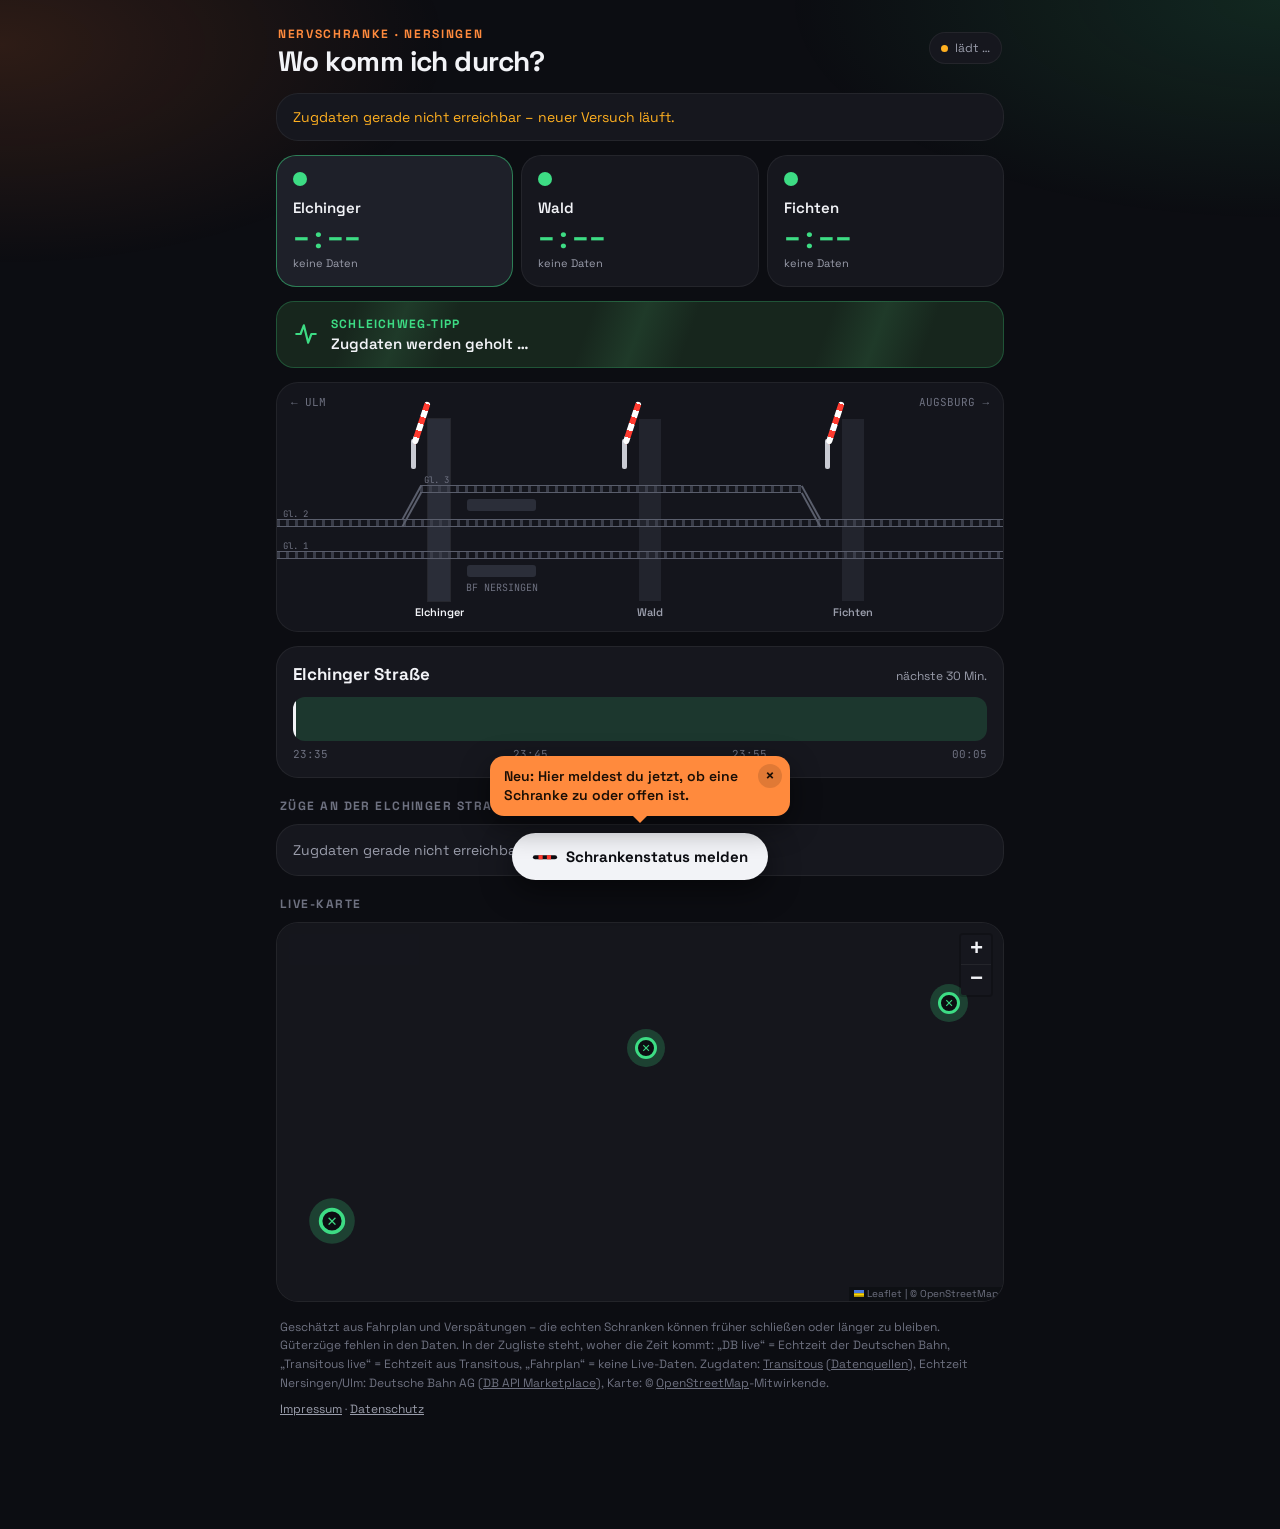
==== commit e2bc62dd: "Zeitleiste: jeder Zug an seiner eigenen Zeit im roten Block (Treppe), dunkler Streifen = seine Sperr" ====
--- a/index.html
+++ b/index.html
@@ -229,8 +229,11 @@
 .tl{position:relative;height:44px;border-radius:12px;background:rgba(61,220,132,.16);overflow:hidden;margin-top:12px}
 .tl .blk{position:absolute;top:0;bottom:0;background:#E5484D;min-width:3px;display:flex;flex-direction:column;justify-content:center;gap:2px;padding:0 4px;overflow:hidden}
 /* je Zug in der Sperrung eine Zeile mit Namen, mehrere untereinander; zu schmal → gekürzt */
-.tl .blk span{display:block;font-size:11px;font-weight:700;line-height:15px;white-space:nowrap;overflow:hidden;color:#fff}
-.tl .blk span+span{border-top:1px solid rgba(0,0,0,.18);padding-top:2px}
+.tl .blk{padding:0}
+/* je Zug eine Zeile; der dunklere Streifen und der Name stehen dort, wo dieser Zug die Schranke zu hält */
+.tl .blk .tr{position:relative;height:15px}
+.tl .blk .tr i{position:absolute;top:0;bottom:0;border-radius:3px;background:rgba(0,0,0,.2)}
+.tl .blk .tr span{position:absolute;top:0;font-size:11px;font-weight:700;line-height:15px;white-space:nowrap;overflow:hidden;color:#fff;padding-left:3px}
 .tl .gap{position:absolute;top:0;bottom:0;display:flex;align-items:center;justify-content:center;font-size:11px;font-weight:600;color:var(--green);white-space:nowrap;overflow:hidden}
 .tl .now{position:absolute;left:0;top:0;bottom:0;width:3px;background:var(--text)}
 .ticks{display:flex;justify-content:space-between;font-family:var(--mono);font-size:11px;color:var(--dim);margin-top:6px}
@@ -651,7 +654,14 @@
     const el = document.createElement("div"); el.className = "blk";
     el.style.left = x0 + "%"; el.style.width = (x1 - x0) + "%";
     const px = W * (x1 - x0) / 100;
-    el.innerHTML = trainsIn(w).map(p => `<span>${esc(fit([p.isLong ? (p.label || p.name) : p.name, p.name.split(" ")[0]], px))}</span>`).join("");
+    // jeder Zug an seiner eigenen Stelle im Block (sie kommen ja nacheinander); der Name darf bis zum Blockende laufen
+    const len = w.closeTo - w.closeFrom;
+    el.innerHTML = trainsIn(w).map(p => {
+      const a = Math.max(0, (p.closeFrom - w.closeFrom) / len), b = Math.min(1, (p.closeTo - w.closeFrom) / len);
+      const name = fit([p.isLong ? (p.label || p.name) : p.name, p.name.split(" ")[0]], px * (1 - a) + 2);
+      return `<div class="tr"><i style="left:${a * 100}%;width:${(b - a) * 100}%"></i>` +
+        `<span style="left:${a * 100}%;max-width:${(1 - a) * 100}%">${esc(name)}</span></div>`;
+    }).join("");
     tl.insertBefore(el, tl.firstChild);
   }
   if (end > prevEnd) addGap(prevEnd, end);
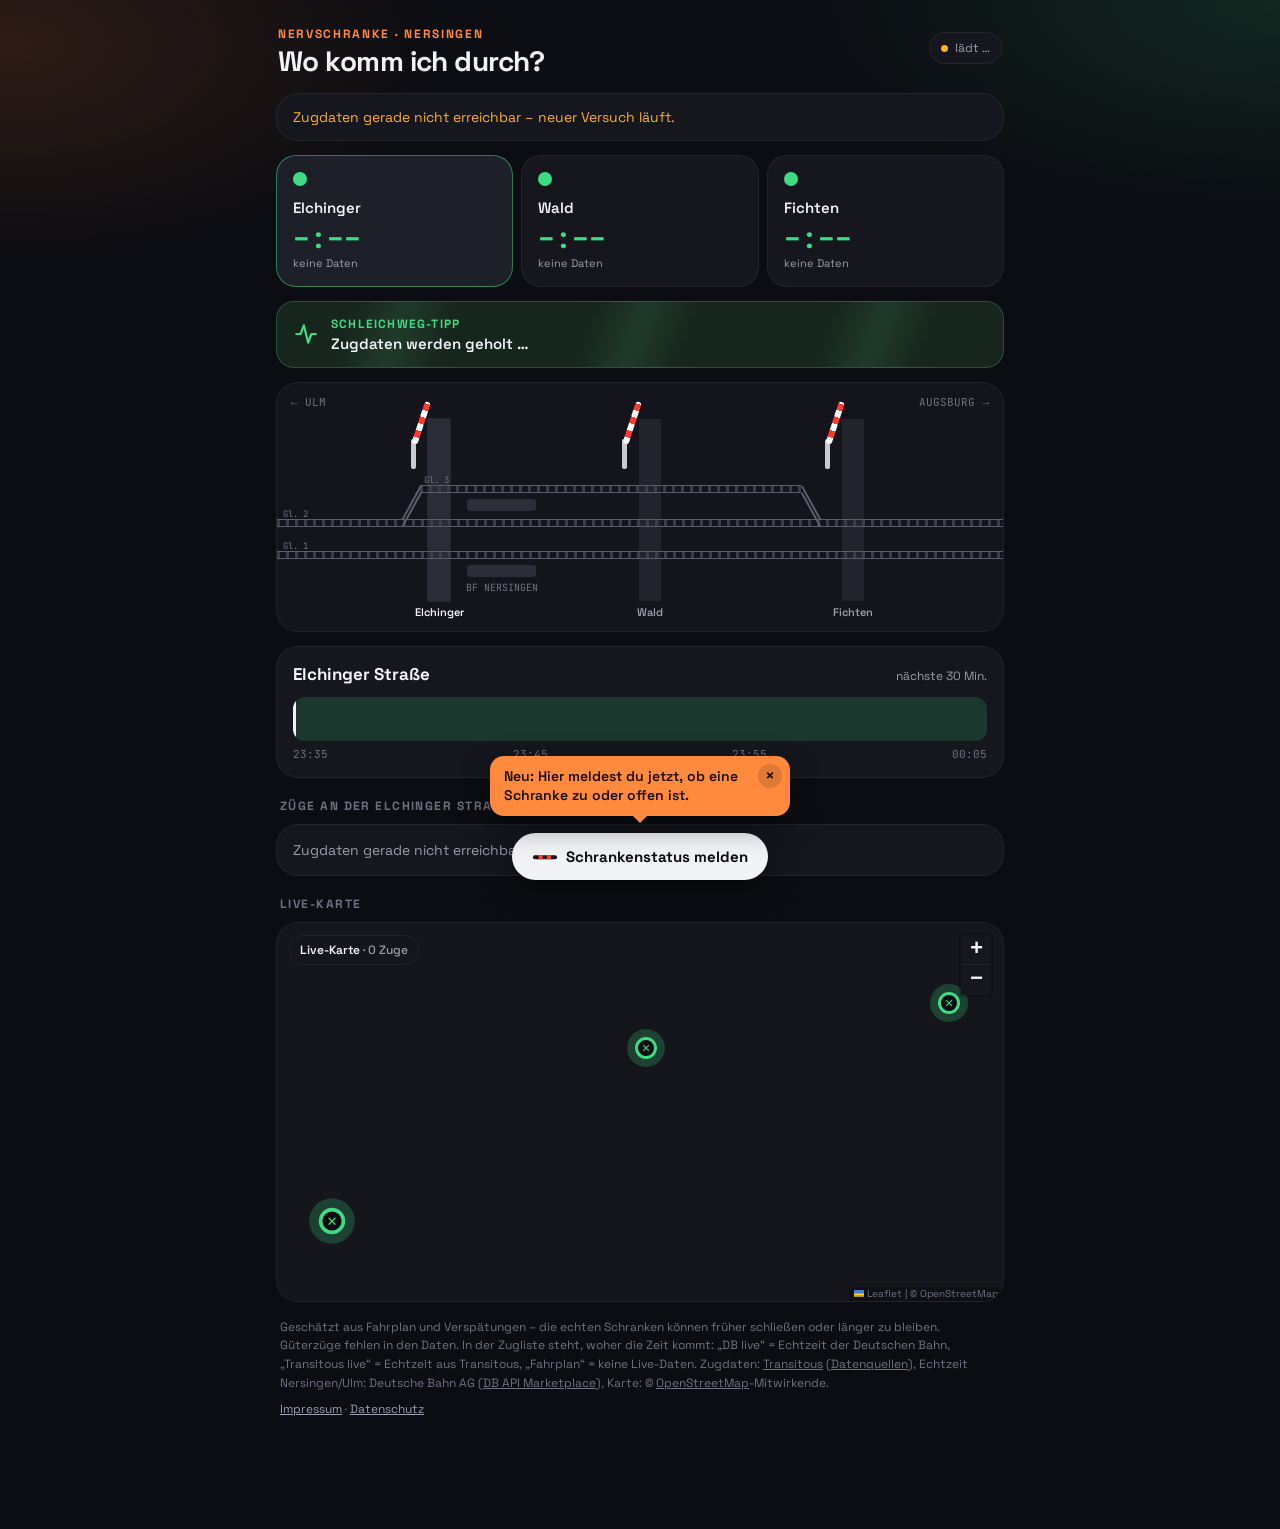
==== commit bf5b66f9: "Gleisband: Züge schlanker (68 %), damit sie auf einem Gleis sitzen und nicht bis ans Nachbargleis re" ====
--- a/index.html
+++ b/index.html
@@ -579,6 +579,8 @@
     <div class="b" style="left:auto;width:28px;top:-2px;background:#C8102E;border-radius:3px 12px 3px 3px"></div>
     <div class="win" style="right:4px;top:3px;width:10px;height:7px;border-radius:0 7px 0 0;background:#2A0A10"></div>`},
 };
+// Gleise liegen gut 30 px auseinander – Züge höchstens ~20 px hoch, sonst decken sie das Nachbargleis (Jan, 7.10.2026)
+const TRAIN_SCALE = 0.68;
 const TAGCOL = {ice: "#F4F5F7", ic: "#F4F5F7", re: "#FF6B7A", rb: "#FF6B7A", nj: "#9EC3FF"};
 
 function renderBand(now) {
@@ -603,8 +605,9 @@
     if (!el) {
       el = document.createElement("div");
       el.className = "tr " + t.kind;
-      el.style.width = sp.w + "px"; el.style.height = sp.h + "px";
-      el.innerHTML = `<div style="position:absolute;inset:0;${t.westbound ? "transform:scaleX(-1)" : ""}">${sp.html}</div>
+      // Zug kleiner zeichnen (TRAIN_SCALE), damit er auf einem Gleis sitzt und nicht bis ans nächste reicht
+      el.style.width = sp.w * TRAIN_SCALE + "px"; el.style.height = sp.h * TRAIN_SCALE + "px";
+      el.innerHTML = `<div style="position:absolute;left:0;top:0;width:${sp.w}px;height:${sp.h}px;transform-origin:0 0;transform:scale(${TRAIN_SCALE})${t.westbound ? ` translateX(${sp.w}px) scaleX(-1)` : ""}">${sp.html}</div>
         <div class="tag" style="color:${TAGCOL[t.kind] || "#fff"};${t.westbound ? "left:4px" : "right:4px"}">${esc(t.name)}</div>`;
       el.style.setProperty("--wd", "-30px");
       el._tag = el.querySelector(".tag");
@@ -616,8 +619,8 @@
     const tag = t.halt && t.until ? `${nm} · ab in ${mmss(t.until - now)}` : t.halt ? `${nm} · hält` : nm;
     if (el._tag.textContent !== tag) el._tag.textContent = tag;
     // auf seinem Gleis (Front zeigt in Fahrtrichtung); Räder stehen auf der unteren Schiene
-    const top = trackY(t.c[1], t.plat) + 6 - sp.h;
-    const left = t.westbound ? x : x - sp.w;
+    const top = trackY(t.c[1], t.plat) + 6 - sp.h * TRAIN_SCALE;
+    const left = t.westbound ? x : x - sp.w * TRAIN_SCALE;
     el.style.transform = `translate(${left.toFixed(1)}px,${top}px)`;
   }
   for (const [id, el] of trainEls) if (!seen.has(id)) { el.remove(); trainEls.delete(id); }
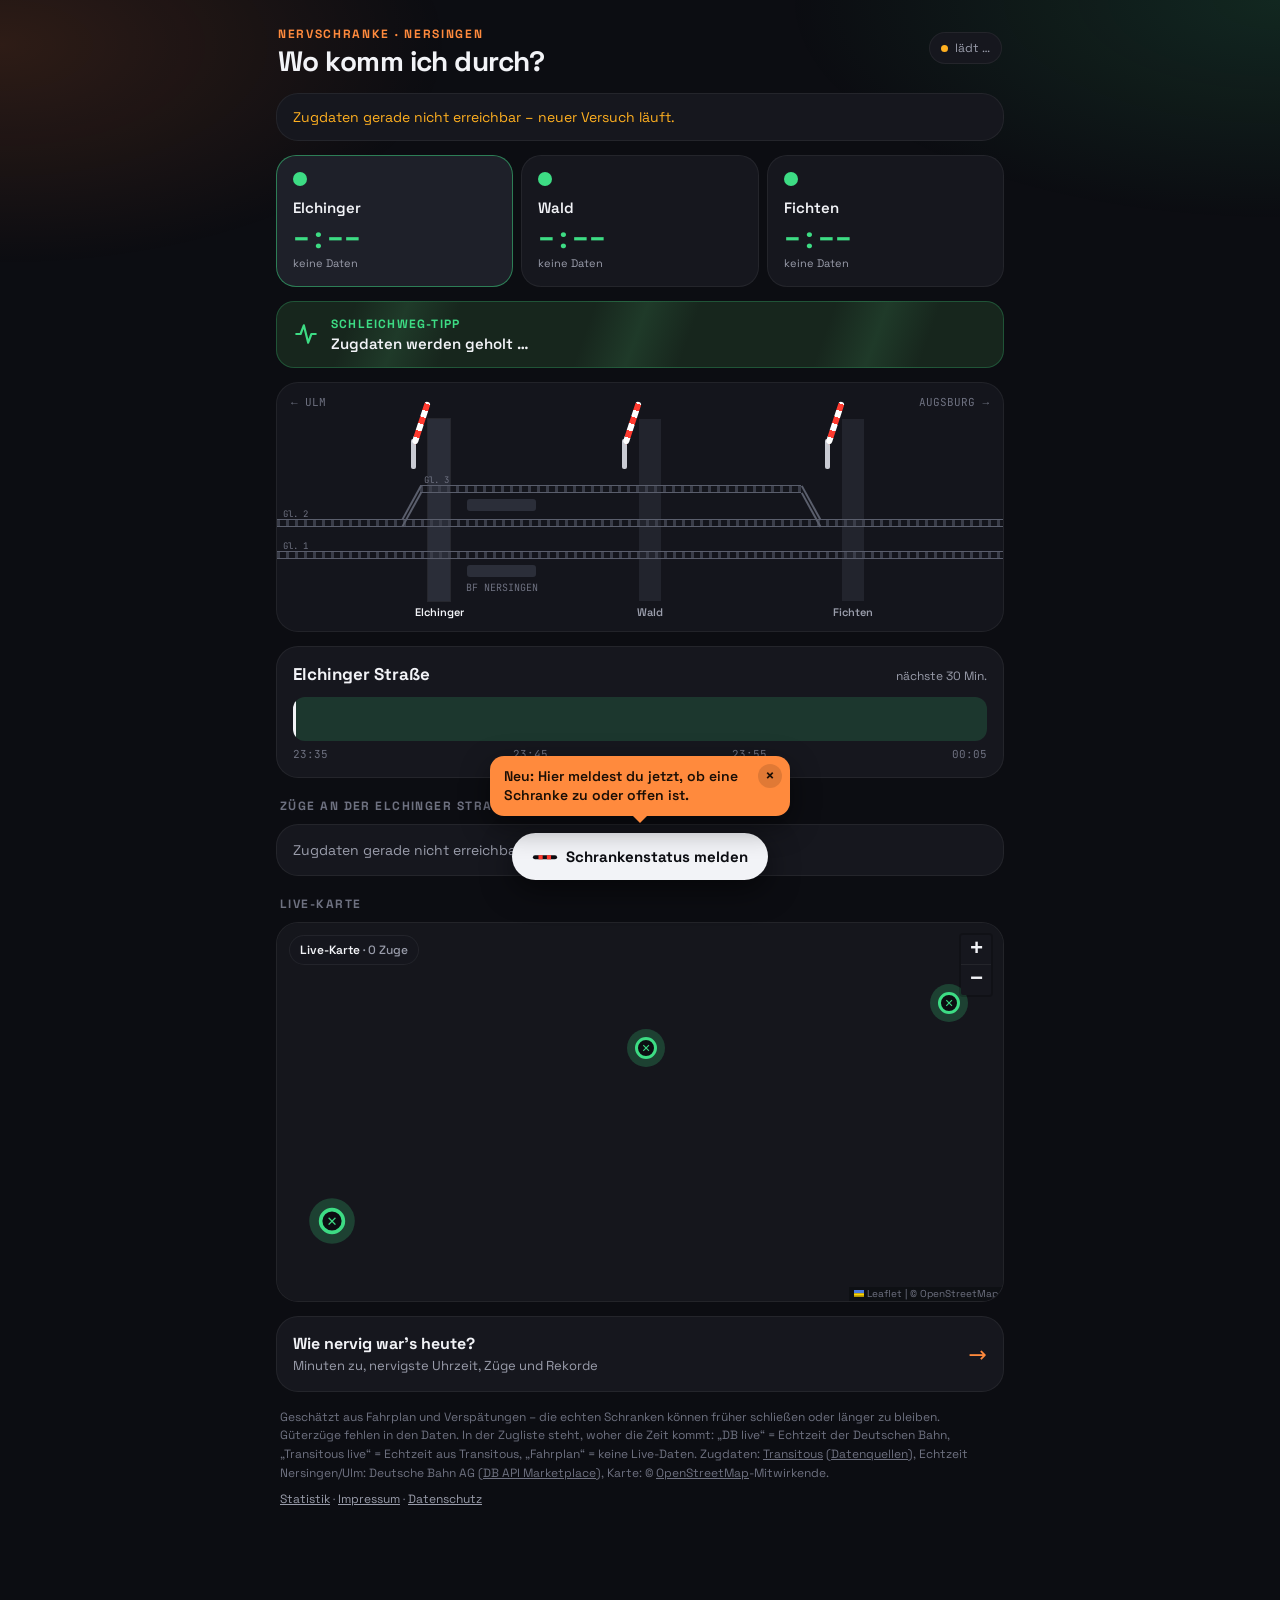
==== commit 79290d92: "Statistik-Seite /statistik: Fahrtenbuch aller Durchfahrten (1 Jahr), heute je Schranke Minuten zu, a" ====
--- a/index.html
+++ b/index.html
@@ -280,6 +280,9 @@
 .mt .lbl{position:absolute;left:50%;top:2px;transform:translateX(-50%);font-size:10px;font-weight:800;padding:2px 7px;border-radius:999px;
   white-space:nowrap;background:#F2F3F7;color:#0C0D12;box-shadow:0 1px 4px rgba(0,0,0,.35)}
 
+.statlink{display:flex;justify-content:space-between;align-items:center;gap:12px;padding:16px;text-decoration:none;color:var(--text)}
+.statlink span span{font-size:13px;color:var(--muted)}
+.statlink .arr{font-size:22px;color:var(--orange)}
 footer{color:var(--dim);font-size:12px;line-height:1.55;padding:2px 4px 0}
 footer a{color:var(--dim)}
 footer .legal{margin-top:8px}
@@ -319,6 +322,7 @@
     <div class="maptag" id="maptag">Live-Karte</div>
   </section>
 
+  <a class="card statlink" href="/statistik"><span><b>Wie nervig war's heute?</b><br><span>Minuten zu, nervigste Uhrzeit, Züge und Rekorde</span></span><span class="arr">→</span></a>
   <footer>
     Geschätzt aus Fahrplan und Verspätungen – die echten Schranken können früher schließen oder länger zu bleiben.
     Güterzüge fehlen in den Daten. In der Zugliste steht, woher die Zeit kommt: „DB live“ = Echtzeit der Deutschen Bahn,
@@ -326,7 +330,7 @@
     (<a href="https://transitous.org/sources/" target="_blank" rel="noopener">Datenquellen</a>),
     Echtzeit Nersingen/Ulm: Deutsche Bahn AG (<a href="https://developers.deutschebahn.com/" target="_blank" rel="noopener">DB API Marketplace</a>),
     Karte: © <a href="https://www.openstreetmap.org/copyright" target="_blank" rel="noopener">OpenStreetMap</a>-Mitwirkende.
-    <div class="legal"><a href="/impressum">Impressum</a> · <a href="/datenschutz">Datenschutz</a></div>
+    <div class="legal"><a href="/statistik">Statistik</a> · <a href="/impressum">Impressum</a> · <a href="/datenschutz">Datenschutz</a></div>
   </footer>
 </main>
 
@@ -402,37 +406,7 @@
 }
 
 // ---------- Meldungen von Besuchern ----------
-// Bestätigte Meldungen (genug Geräte, Jan oder „Schranke ist offen“ beim Mitmessen) gehen vor die Schätzung –
-// höchstens 3 Minuten und nur bis zum nächsten erwarteten Wechsel: „offen“ bis die nächste Sperrung beginnt,
-// „zu“ während einer Sperrung nur bis zu deren Ende.
-let LIVE = {};
-async function pollLive() {
-  try {
-    const r = await fetch("/api/live", {cache: "no-store"});
-    if (!r.ok) return;
-    const d = await r.json();
-    LIVE = d.live === false ? {} : d.crossings || {};
-  } catch (e) { /* ohne Server keine Meldungen */ }
-}
-function reported(id) {
-  const l = LIVE[id];
-  if (!l || !l.state || !l.at || Date.now() / 1000 - l.at > 180) return null;
-  const at = l.at * 1000, now = +nowD(), w = mergedWindows(id);
-  if (l.state === "auf") {
-    const next = w.find(x => x.closeFrom > at);
-    if (next && now >= next.closeFrom) return null;
-  } else {
-    const cur = w.find(x => x.closeFrom <= at && x.closeTo >= at);
-    if (cur && now > cur.closeTo) return null;
-  }
-  return l.state;
-}
-function closedEff(id, now) {
-  const m = closedAt(id, now), r = reported(id);
-  if (r === "auf") return null;
-  if (r === "zu" && !m) return {reported: true, closeTo: null};
-  return m;
-}
+// Meldungen von Besuchern: LIVE, pollLive, reported, closedEff stehen in core.js (auch für den Admin-Bereich)
 const agoTxt = ts => { const s = Math.max(0, Math.round(Date.now() / 1000 - ts)); return s < 60 ? "gerade" : `vor ${Math.floor(s / 60)} Min.`; };
 
 // ---------- Kacheln + Tipp ----------
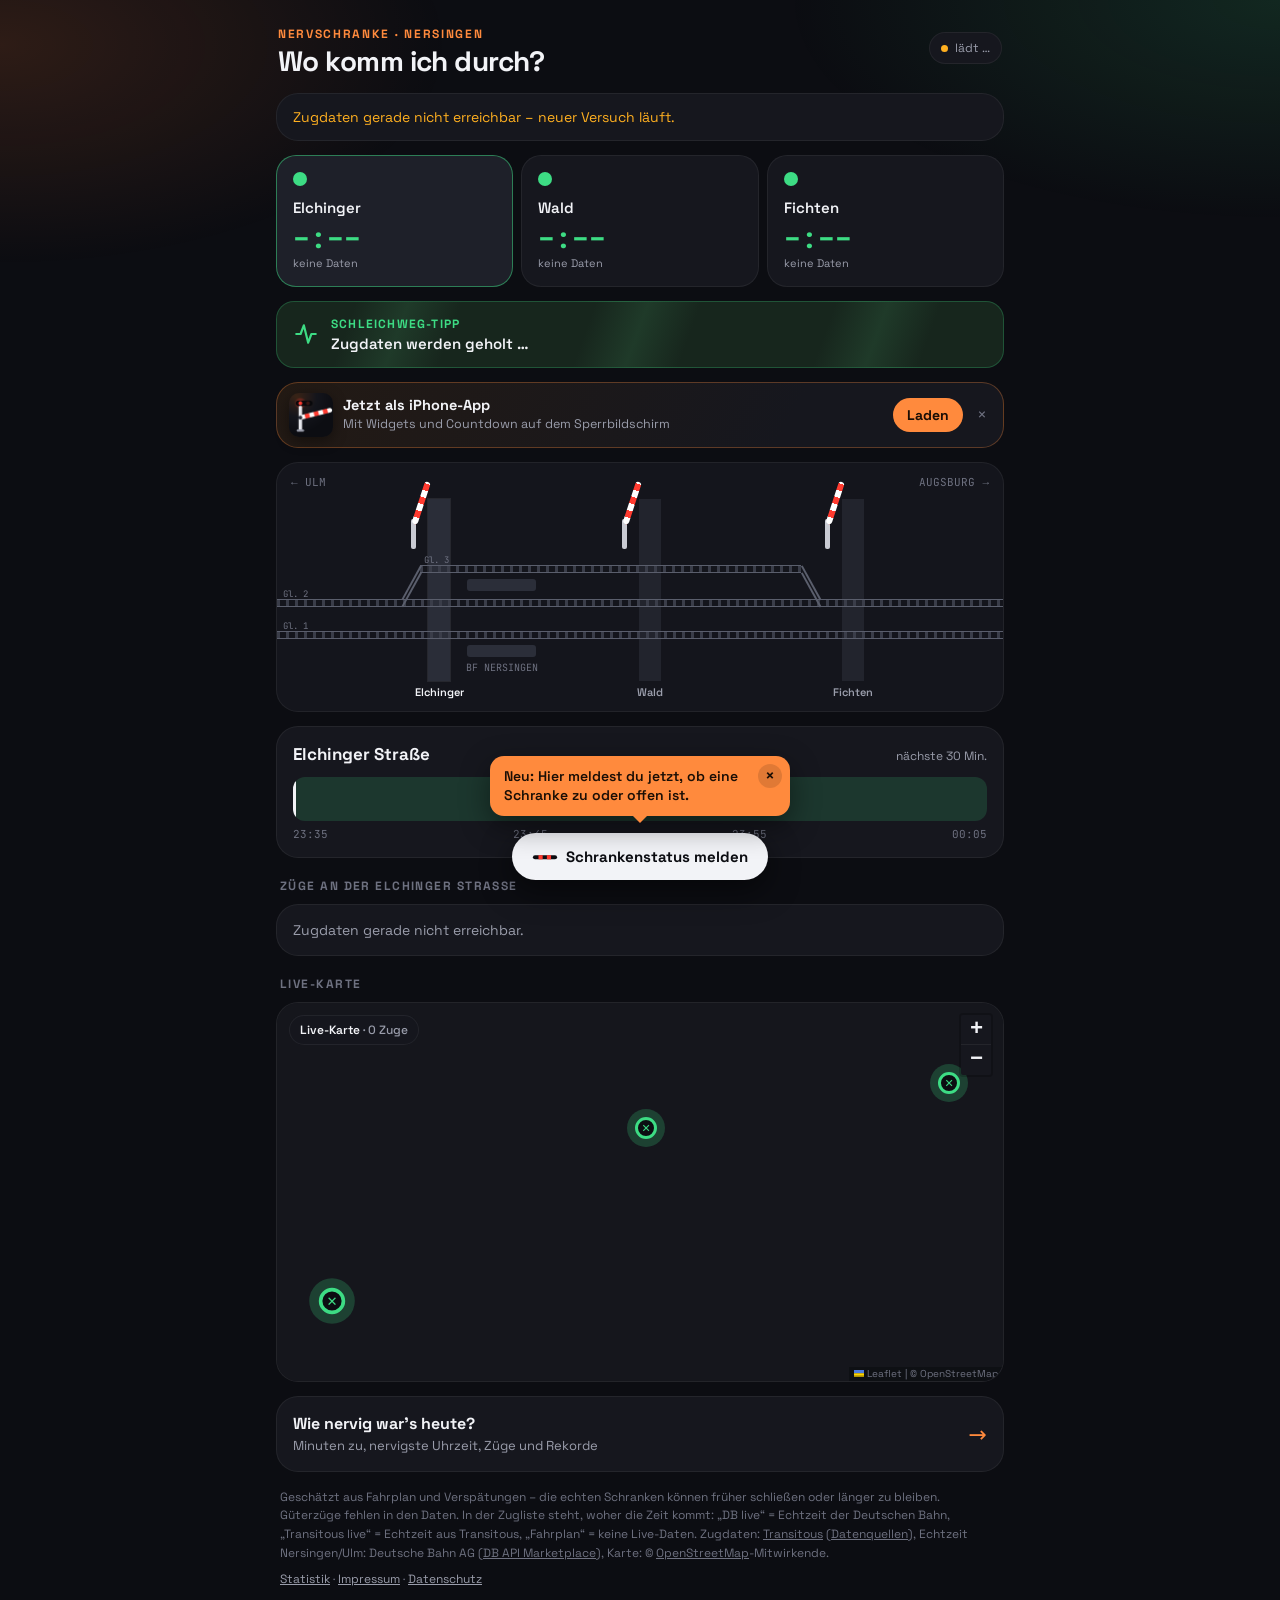
==== commit 50463889: "Hinweis auf die iPhone-App im App Store (Karte unter dem Tipp, wegklickbar, nicht auf Android) und S" ====
--- a/index.html
+++ b/index.html
@@ -9,6 +9,8 @@
 <meta name="apple-mobile-web-app-capable" content="yes">
 <meta name="apple-mobile-web-app-status-bar-style" content="black-translucent">
 <meta name="apple-mobile-web-app-title" content="Nervschranke">
+<!-- Safari auf dem iPhone zeigt oben von selbst „Nervschranke – Öffnen/Laden“ -->
+<meta name="apple-itunes-app" content="app-id=6819725073">
 <meta property="og:title" content="Nervschranke – wo komm ich durch?">
 <meta property="og:description" content="Live-Schätzung für die drei Bahnübergänge in Nersingen.">
 <link rel="icon" href="/static/favicon.svg" type="image/svg+xml">
@@ -280,6 +282,15 @@
 .mt .lbl{position:absolute;left:50%;top:2px;transform:translateX(-50%);font-size:10px;font-weight:800;padding:2px 7px;border-radius:999px;
   white-space:nowrap;background:#F2F3F7;color:#0C0D12;box-shadow:0 1px 4px rgba(0,0,0,.35)}
 
+/* Hinweis auf die iPhone-App (wegklickbar; auf Android ausgeblendet – die App gibt es nur fürs iPhone) */
+.appad{display:flex;align-items:center;gap:10px;padding:10px 8px 10px 12px;border-color:rgba(255,138,61,.3);
+  background:linear-gradient(120deg,#231A14,#16171E 70%)}
+.appad img{width:44px;height:44px;border-radius:10px;flex:none;box-shadow:0 4px 14px rgba(0,0,0,.4)}
+.appad .tx{flex:1;min-width:0}
+.appad .tx b{display:block;font-size:14.5px;white-space:nowrap}
+.appad .tx span{display:block;font-size:12.5px;color:var(--muted);line-height:1.35;margin-top:2px}
+.appad .get{flex:none;padding:8px 14px;border-radius:999px;background:var(--orange);color:#1A0E05;font-weight:700;font-size:14px;text-decoration:none}
+.appad .x{flex:none;width:26px;height:26px;margin-left:-4px;border-radius:50%;color:var(--dim);font-size:16px;line-height:1}
 .statlink{display:flex;justify-content:space-between;align-items:center;gap:12px;padding:16px;text-decoration:none;color:var(--text)}
 .statlink span span{font-size:13px;color:var(--muted)}
 .statlink .arr{font-size:22px;color:var(--orange)}
@@ -304,6 +315,12 @@
 
   <div class="tiles" id="tiles"></div>
   <div class="tip" id="tip"><svg width="26" height="26" viewBox="0 0 24 24" fill="none" stroke="currentColor" stroke-width="2" stroke-linecap="round" stroke-linejoin="round" style="flex:none;color:var(--green)"><path d="M3 12h4l3-8 4 16 3-8h4"/></svg><div><div class="k" id="tipK">SCHLEICHWEG-TIPP</div><div class="t" id="tipT">Zugdaten werden geholt …</div></div></div>
+  <div class="card appad" id="appAd" hidden>
+    <img src="/static/apple-touch-icon.png" alt="" width="44" height="44">
+    <div class="tx"><b>Jetzt als iPhone-App</b><span>Mit Widgets und Countdown auf dem Sperrbildschirm</span></div>
+    <a class="get" href="https://apps.apple.com/de/app/nervschranke-nersingen/id6819725073" target="_blank" rel="noopener">Laden</a>
+    <button class="x" id="appAdX" type="button" aria-label="Hinweis ausblenden">×</button>
+  </div>
 
   <section class="band" id="band" aria-label="Gleisband mit Zügen und Schranken"></section>
 
@@ -854,6 +871,14 @@
 $("mmCancel").addEventListener("click", () => { MM = null; $("mm").hidden = true; });
 $("mmOk").addEventListener("click", () => { $("mm").hidden = true; });
 
+// Hinweis auf die iPhone-App: nicht auf Android (gibt es dort nicht) und nicht mehr, wenn weggeklickt
+(() => {
+  const ua = navigator.userAgent;
+  let off = false; try { off = localStorage.getItem("nsAppAd") === "aus"; } catch (e) {}
+  if (/Android/i.test(ua) || off) return;
+  $("appAd").hidden = false;
+  $("appAdX").addEventListener("click", () => { $("appAd").hidden = true; try { localStorage.setItem("nsAppAd", "aus"); } catch (e) {} });
+})();
 $("fab").addEventListener("click", () => { hideHint(true); openSheet("ask"); });
 // Hinweis auf den Melde-Knopf: bei den ersten 3 Besuchen, bis jemand den Knopf oder ✕ antippt; jeweils nach 12 s weg
 function hideHint(forever) {
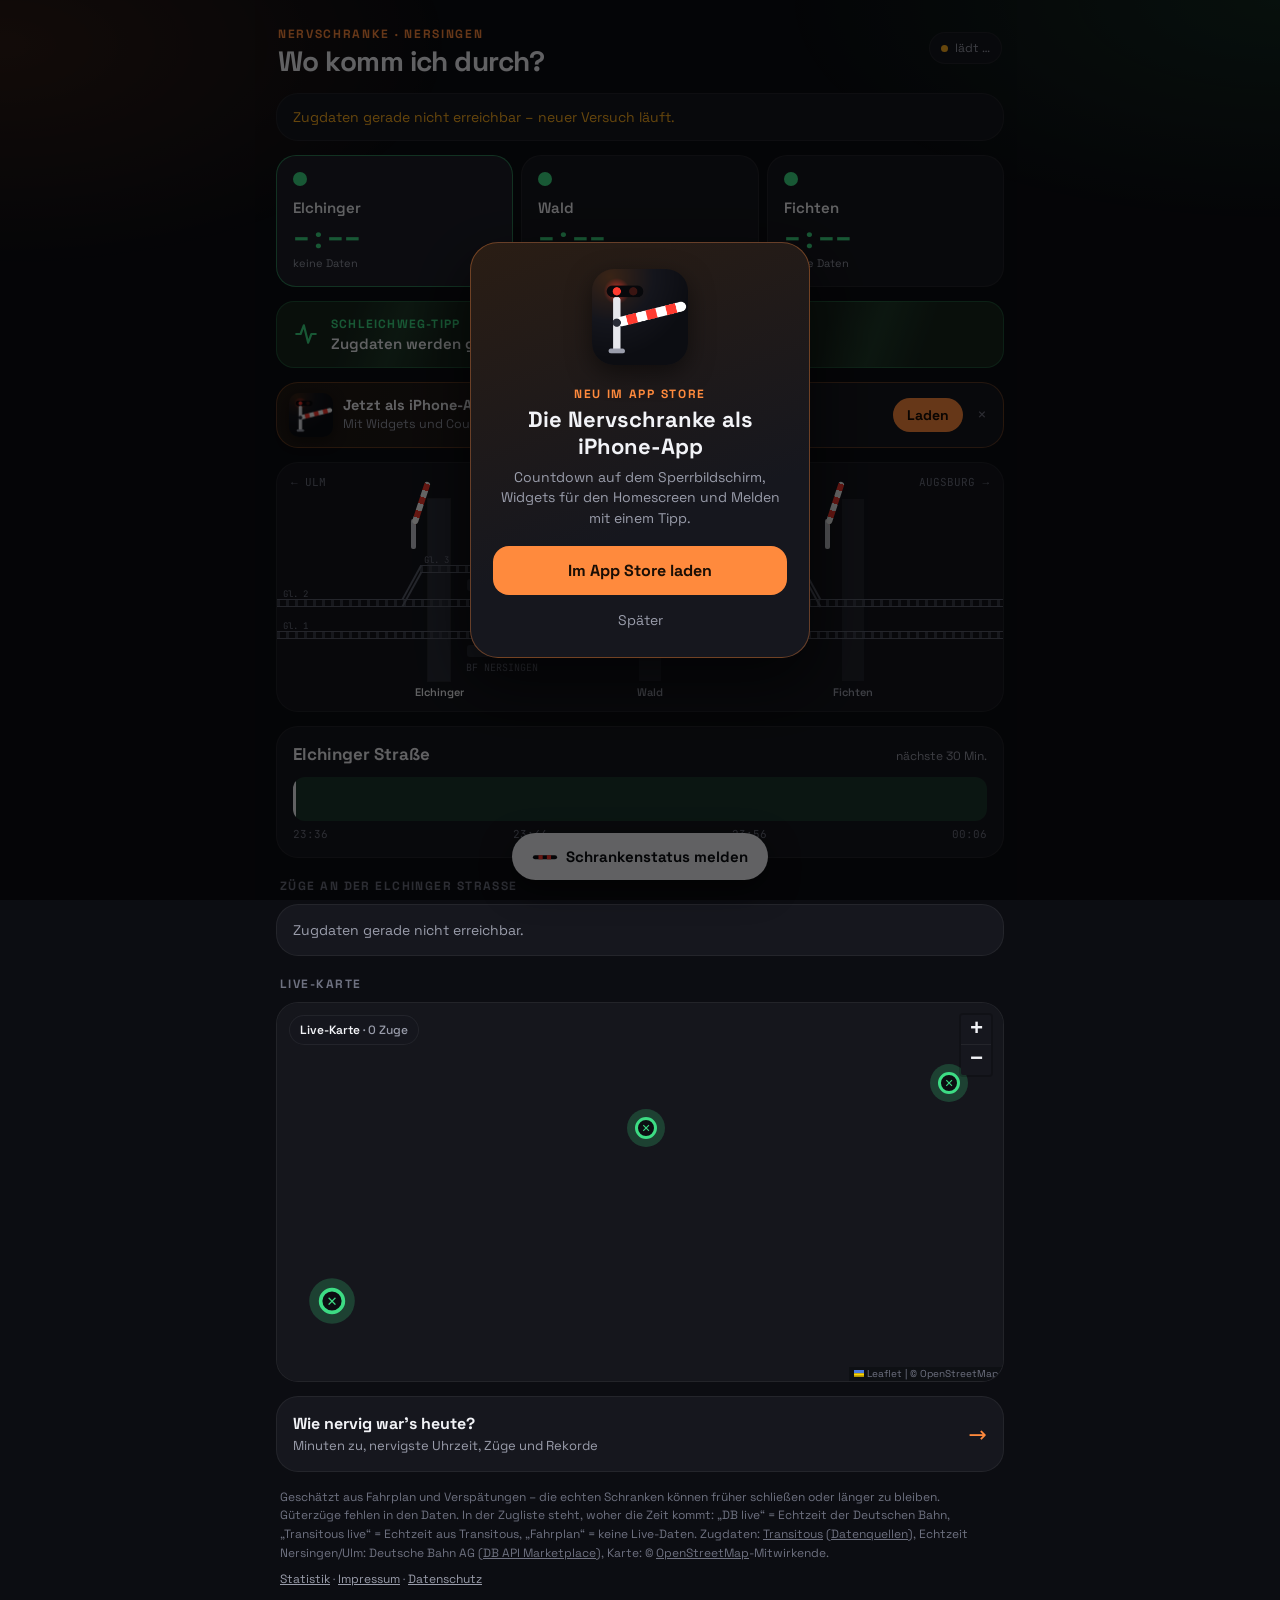
==== commit 93d0b83d: "App-Hinweis: bei den ersten 2 Besuchen groß in der Mitte, dann fliegt er klein in die Karte unter de" ====
--- a/index.html
+++ b/index.html
@@ -291,6 +291,21 @@
 .appad .tx span{display:block;font-size:12.5px;color:var(--muted);line-height:1.35;margin-top:2px}
 .appad .get{flex:none;padding:8px 14px;border-radius:999px;background:var(--orange);color:#1A0E05;font-weight:700;font-size:14px;text-decoration:none}
 .appad .x{flex:none;width:26px;height:26px;margin-left:-4px;border-radius:50%;color:var(--dim);font-size:16px;line-height:1}
+/* App-Hinweis groß in der Mitte, der dann klein in die Karte unter dem Tipp fliegt (erste 2 Besuche) */
+.apppop-bg{position:fixed;inset:0;z-index:1200;background:rgba(0,0,0,.6);display:grid;place-items:center;padding:24px;animation:fadein .3s ease-out}
+.apppop{width:min(340px,100%);border-radius:28px;padding:26px 22px 18px;text-align:center;border:1px solid rgba(255,138,61,.35);
+  background:linear-gradient(160deg,#2A1D14,#16171E 65%);box-shadow:0 24px 60px rgba(0,0,0,.6);animation:popin .5s cubic-bezier(.3,1.4,.5,1)}
+.apppop img{width:96px;height:96px;border-radius:22px;box-shadow:0 8px 24px rgba(0,0,0,.5)}
+.apppop .k{font-size:12px;font-weight:700;letter-spacing:.14em;color:var(--orange);margin-top:16px}
+.apppop b{display:block;font-size:22px;margin-top:4px;line-height:1.2}
+.apppop p{font-size:14px;color:var(--muted);margin-top:8px;line-height:1.45}
+.apppop .get{display:block;margin-top:18px;padding:14px;border-radius:16px;background:var(--orange);color:#1A0E05;font-weight:700;font-size:16px;text-decoration:none}
+.apppop .later{display:block;width:100%;margin-top:6px;padding:10px;color:var(--muted);font-size:14px}
+.appad.landed{animation:landed 1.2s ease-out}
+@keyframes popin{from{opacity:0;transform:scale(.6)}to{opacity:1;transform:none}}
+@keyframes fadein{from{opacity:0}to{opacity:1}}
+@keyframes landed{0%{box-shadow:0 0 0 0 rgba(255,138,61,.7)}100%{box-shadow:0 0 0 16px rgba(255,138,61,0)}}
+@media (prefers-reduced-motion:reduce){.apppop,.apppop-bg,.appad.landed{animation:none}}
 .statlink{display:flex;justify-content:space-between;align-items:center;gap:12px;padding:16px;text-decoration:none;color:var(--text)}
 .statlink span span{font-size:13px;color:var(--muted)}
 .statlink .arr{font-size:22px;color:var(--orange)}
@@ -878,6 +893,38 @@
   if (/Android/i.test(ua) || off) return;
   $("appAd").hidden = false;
   $("appAdX").addEventListener("click", () => { $("appAd").hidden = true; try { localStorage.setItem("nsAppAd", "aus"); } catch (e) {} });
+  // bei den ersten 2 Besuchen: erst groß in der Mitte, dann fliegt es klein in die Karte
+  let n = 0;
+  try { n = +localStorage.getItem("nsAppPop") || 0; localStorage.setItem("nsAppPop", String(n + 1)); } catch (e) { return; }
+  if (n >= 2) return;
+  window.appPopShown = true;   // dann kommt die Blase am Melde-Knopf erst danach
+  setTimeout(() => {
+    const bg = document.createElement("div"); bg.className = "apppop-bg";
+    bg.innerHTML = `<div class="apppop" role="dialog" aria-label="Nervschranke als iPhone-App">
+      <img src="/static/apple-touch-icon.png" alt="" width="96" height="96">
+      <div class="k">NEU IM APP STORE</div><b>Die Nervschranke als iPhone-App</b>
+      <p>Countdown auf dem Sperrbildschirm, Widgets für den Homescreen und Melden mit einem Tipp.</p>
+      <a class="get" href="https://apps.apple.com/de/app/nervschranke-nersingen/id6819725073" target="_blank" rel="noopener">Im App Store laden</a>
+      <button class="later" type="button">Später</button></div>`;
+    document.body.appendChild(bg);
+    const card = bg.querySelector(".apppop");
+    let done = false;
+    const fly = () => {
+      if (done) return; done = true;
+      const t = $("appAd"), a = card.getBoundingClientRect(), b = t.getBoundingClientRect();
+      const still = matchMedia("(prefers-reduced-motion: reduce)").matches || b.bottom < 0 || b.top > innerHeight;
+      const end = () => { bg.remove(); t.classList.remove("landed"); void t.offsetWidth; t.classList.add("landed"); };
+      if (still || !card.animate) return end();
+      const dx = (b.left + b.width / 2) - (a.left + a.width / 2), dy = (b.top + b.height / 2) - (a.top + a.height / 2);
+      card.animate([{transform: "none", opacity: 1}, {transform: `translate(${dx}px,${dy}px) scale(${b.width / a.width},${b.height / a.height})`, opacity: .2}],
+        {duration: 650, easing: "cubic-bezier(.4,0,.2,1)", fill: "forwards"});
+      bg.animate([{opacity: 1}, {opacity: 0}], {duration: 650, fill: "forwards"}).onfinish = end;
+    };
+    bg.querySelector(".later").addEventListener("click", fly);
+    bg.addEventListener("click", e => { if (e.target === bg) fly(); });
+    bg.querySelector(".get").addEventListener("click", () => setTimeout(fly, 300));
+    setTimeout(fly, 5000);
+  }, 1200);
 })();
 $("fab").addEventListener("click", () => { hideHint(true); openSheet("ask"); });
 // Hinweis auf den Melde-Knopf: bei den ersten 3 Besuchen, bis jemand den Knopf oder ✕ antippt; jeweils nach 12 s weg
@@ -891,7 +938,7 @@
   let n = 0;
   try { n = +localStorage.getItem("nsHint") || 0; localStorage.setItem("nsHint", String(n + 1)); } catch (e) { return; }
   if (n >= 3) return;
-  setTimeout(() => { $("fabHint").hidden = false; setTimeout(() => hideHint(false), 12000); }, 1500);
+  setTimeout(() => { $("fabHint").hidden = false; setTimeout(() => hideHint(false), 12000); }, window.appPopShown ? 8000 : 1500);
 })();
 $("fabHintX").addEventListener("click", () => hideHint(true));
 $("sheetBg").addEventListener("click", closeSheet);
